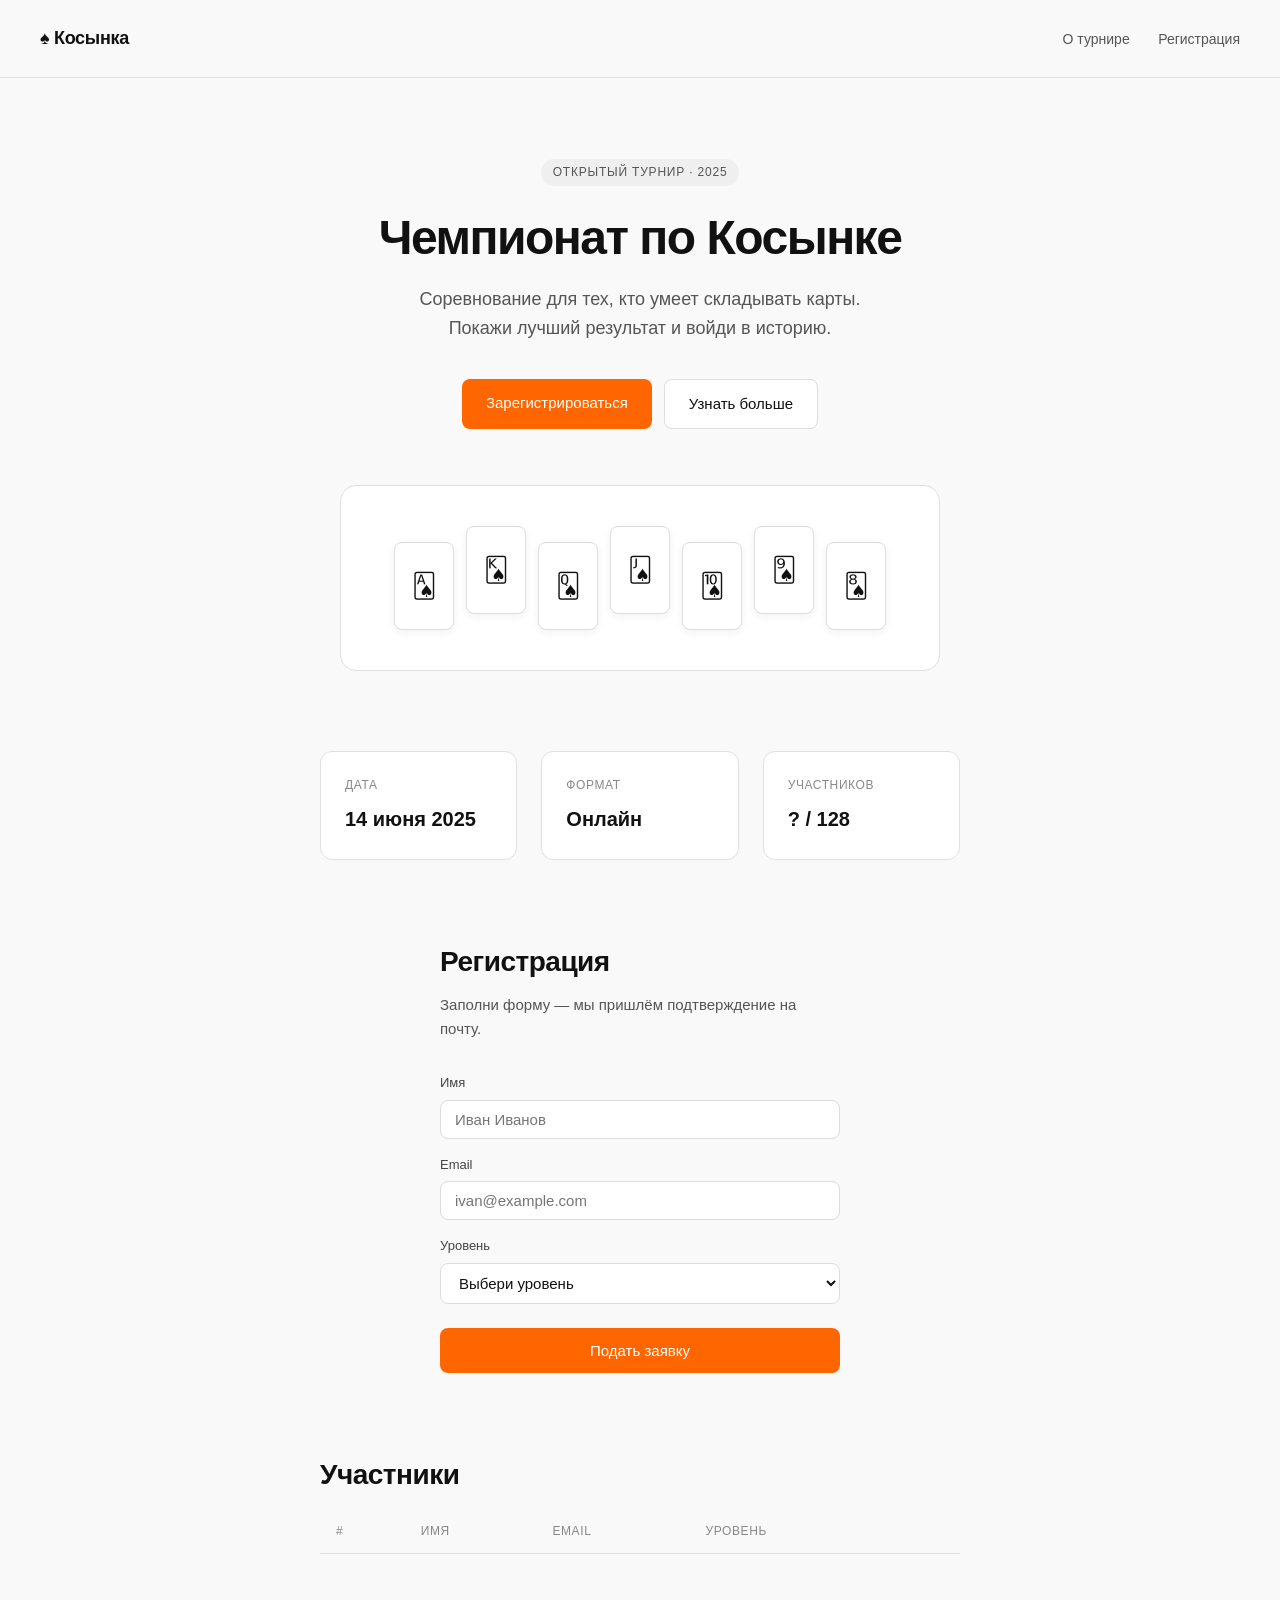
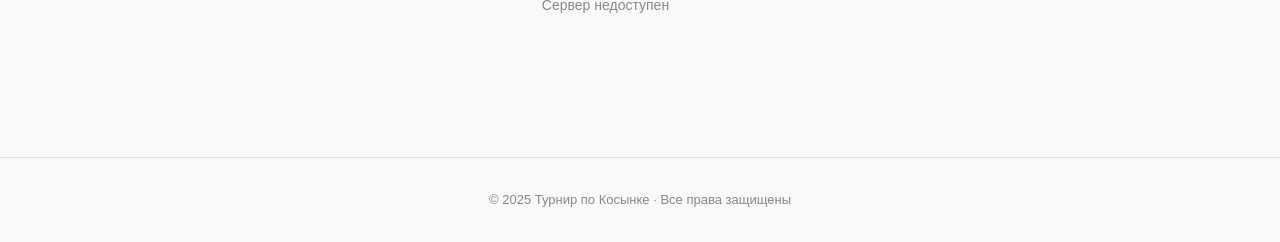
==== index.html @ 05563e26 "Initial commit: solitaire tournament website" ====
<!DOCTYPE html>
<html lang="ru">
<head>
  <meta charset="UTF-8">
  <meta name="viewport" content="width=device-width, initial-scale=1.0">
  <title>Турнир по Косынке</title>
  <style>
    *, *::before, *::after {
      box-sizing: border-box;
      margin: 0;
      padding: 0;
    }

    body {
      font-family: -apple-system, BlinkMacSystemFont, "Segoe UI", sans-serif;
      background: #f9f9f9;
      color: #111;
      line-height: 1.6;
    }

    /* Шапка */
    header {
      border-bottom: 1px solid #e0e0e0;
      padding: 24px 40px;
      display: flex;
      align-items: center;
      justify-content: space-between;
    }

    header .logo {
      font-size: 18px;
      font-weight: 600;
      letter-spacing: -0.3px;
    }

    header nav a {
      text-decoration: none;
      color: #555;
      font-size: 14px;
      margin-left: 24px;
    }

    header nav a:hover {
      color: #111;
    }

    /* Герой */
    .hero {
      max-width: 720px;
      margin: 80px auto 0;
      padding: 0 40px;
      text-align: center;
    }

    .hero .badge {
      display: inline-block;
      font-size: 12px;
      font-weight: 500;
      letter-spacing: 0.8px;
      text-transform: uppercase;
      color: #555;
      background: #efefef;
      border-radius: 100px;
      padding: 4px 12px;
      margin-bottom: 24px;
    }

    .hero h1 {
      font-size: 48px;
      font-weight: 700;
      letter-spacing: -1.5px;
      line-height: 1.15;
      margin-bottom: 20px;
    }

    .hero p {
      font-size: 18px;
      color: #555;
      max-width: 480px;
      margin: 0 auto 36px;
    }

    .hero .actions {
      display: flex;
      gap: 12px;
      justify-content: center;
    }

    .btn {
      display: inline-block;
      padding: 12px 24px;
      border-radius: 8px;
      font-size: 15px;
      font-weight: 500;
      cursor: pointer;
      text-decoration: none;
      border: none;
      transition: opacity 0.15s;
    }

    .btn:hover {
      opacity: 0.85;
    }

    .btn-primary {
      background: #f60;
      color: #fff;
    }

    .btn-secondary {
      background: #fff;
      color: #111;
      border: 1px solid #ddd;
    }

    /* Изображение */
    .hero-image {
      max-width: 680px;
      margin: 56px auto 0;
      padding: 0 40px;
    }

    .hero-image .card-preview {
      background: #fff;
      border: 1px solid #e0e0e0;
      border-radius: 16px;
      padding: 40px;
      display: flex;
      gap: 12px;
      justify-content: center;
      align-items: flex-end;
      flex-wrap: wrap;
    }

    .card {
      width: 60px;
      height: 88px;
      background: #fff;
      border: 1px solid #ddd;
      border-radius: 8px;
      display: flex;
      align-items: center;
      justify-content: center;
      font-size: 24px;
      box-shadow: 0 2px 8px rgba(0,0,0,0.06);
    }

    .card:nth-child(even) {
      margin-bottom: 16px;
    }

    /* О турнире */
    .info {
      max-width: 720px;
      margin: 80px auto 0;
      padding: 0 40px;
      display: grid;
      grid-template-columns: repeat(3, 1fr);
      gap: 24px;
    }

    .info-item {
      background: #fff;
      border: 1px solid #e0e0e0;
      border-radius: 12px;
      padding: 24px;
    }

    .info-item .label {
      font-size: 12px;
      font-weight: 500;
      letter-spacing: 0.6px;
      text-transform: uppercase;
      color: #888;
      margin-bottom: 8px;
    }

    .info-item .value {
      font-size: 20px;
      font-weight: 600;
    }

    /* Форма */
    .form-section {
      max-width: 480px;
      margin: 80px auto 0;
      padding: 0 40px;
    }

    .form-section h2 {
      font-size: 28px;
      font-weight: 700;
      letter-spacing: -0.5px;
      margin-bottom: 8px;
    }

    .form-section .subtitle {
      color: #555;
      font-size: 15px;
      margin-bottom: 32px;
    }

    .form {
      display: flex;
      flex-direction: column;
      gap: 16px;
    }

    .field label {
      display: block;
      font-size: 13px;
      font-weight: 500;
      color: #444;
      margin-bottom: 6px;
    }

    .field input,
    .field select {
      width: 100%;
      padding: 10px 14px;
      border: 1px solid #ddd;
      border-radius: 8px;
      font-size: 15px;
      font-family: inherit;
      background: #fff;
      color: #111;
      outline: none;
      transition: border-color 0.15s;
    }

    .field input:focus,
    .field select:focus {
      border-color: #111;
    }

    .field input.error,
    .field select.error {
      border-color: #e53;
    }

    .field .error-msg {
      font-size: 12px;
      color: #e53;
      margin-top: 4px;
    }

    .form .btn-primary {
      margin-top: 8px;
      width: 100%;
      padding: 14px;
      font-size: 15px;
      transition: opacity 0.15s, transform 0.1s;
    }

    .form .btn-primary:active {
      transform: scale(0.98);
    }

    .form .btn-primary.loading {
      opacity: 0.7;
      pointer-events: none;
    }

    @keyframes spin {
      to { transform: rotate(360deg); }
    }

    .spinner {
      display: inline-block;
      width: 14px;
      height: 14px;
      border: 2px solid rgba(255,255,255,0.4);
      border-top-color: #fff;
      border-radius: 50%;
      animation: spin 0.6s linear infinite;
      vertical-align: middle;
      margin-right: 8px;
    }

    /* Таблица участников */
    .participants-section {
      max-width: 720px;
      margin: 80px auto 0;
      padding: 0 40px;
    }

    .participants-section h2 {
      font-size: 28px;
      font-weight: 700;
      letter-spacing: -0.5px;
      margin-bottom: 24px;
    }

    table {
      width: 100%;
      border-collapse: collapse;
      font-size: 14px;
    }

    thead th {
      text-align: left;
      font-size: 12px;
      font-weight: 500;
      letter-spacing: 0.6px;
      text-transform: uppercase;
      color: #888;
      padding: 0 16px 12px;
      border-bottom: 1px solid #e0e0e0;
    }

    tbody tr {
      border-bottom: 1px solid #f0f0f0;
    }

    tbody tr:last-child {
      border-bottom: none;
    }

    tbody td {
      padding: 12px 16px;
      color: #333;
    }

    .level-badge {
      display: inline-block;
      padding: 2px 10px;
      border-radius: 100px;
      font-size: 12px;
      font-weight: 500;
    }

    .level-beginner { background: #e8f5e9; color: #2e7d32; }
    .level-intermediate { background: #fff8e1; color: #f57f17; }
    .level-pro { background: #fce4ec; color: #c62828; }

    .empty-state {
      text-align: center;
      padding: 40px;
      color: #888;
      font-size: 14px;
    }

    .btn-delete {
      background: none;
      border: none;
      color: #bbb;
      cursor: pointer;
      font-size: 16px;
      padding: 0 4px;
      transition: color 0.15s;
    }

    .btn-delete:hover {
      color: #e53;
    }

    .toast {
      position: fixed;
      bottom: 32px;
      left: 50%;
      transform: translateX(-50%) translateY(20px);
      padding: 12px 24px;
      border-radius: 10px;
      font-size: 14px;
      font-weight: 500;
      color: #fff;
      opacity: 0;
      transition: opacity 0.2s, transform 0.2s;
      pointer-events: none;
      z-index: 999;
    }

    .toast.show {
      opacity: 1;
      transform: translateX(-50%) translateY(0);
    }

    .toast.success { background: #1a1a1a; }
    .toast.error { background: #e53; }

    /* Подвал */
    footer {
      margin-top: 100px;
      border-top: 1px solid #e0e0e0;
      padding: 32px 40px;
      text-align: center;
      font-size: 13px;
      color: #888;
    }

    @media (max-width: 600px) {
      .hero h1 { font-size: 32px; }
      .info { grid-template-columns: 1fr; }
      header { padding: 16px 20px; }
      .hero, .hero-image, .info, .form-section { padding: 0 20px; }
    }
  </style>
</head>
<body>

  <header>
    <div class="logo">♠ Косынка</div>
    <nav>
      <a href="#about">О турнире</a>
      <a href="#register">Регистрация</a>
    </nav>
  </header>

  <section class="hero">
    <span class="badge">Открытый турнир · 2025</span>
    <h1>Чемпионат по Косынке</h1>
    <p>Соревнование для тех, кто умеет складывать карты. Покажи лучший результат и войди в историю.</p>
    <div class="actions">
      <a href="#register" class="btn btn-primary">Зарегистрироваться</a>
      <a href="#about" class="btn btn-secondary">Узнать больше</a>
    </div>
  </section>

  <div class="hero-image">
    <div class="card-preview">
      <div class="card">🂡</div>
      <div class="card">🂮</div>
      <div class="card">🂭</div>
      <div class="card">🂫</div>
      <div class="card">🂪</div>
      <div class="card">🂩</div>
      <div class="card">🂨</div>
    </div>
  </div>

  <section class="info" id="about">
    <div class="info-item">
      <div class="label">Дата</div>
      <div class="value">14 июня 2025</div>
    </div>
    <div class="info-item">
      <div class="label">Формат</div>
      <div class="value">Онлайн</div>
    </div>
    <div class="info-item">
      <div class="label">Участников</div>
      <div class="value"><span id="counter">—</span> / 128</div>
    </div>
  </section>

  <section class="form-section" id="register">
    <h2>Регистрация</h2>
    <p class="subtitle">Заполни форму — мы пришлём подтверждение на почту.</p>
    <form class="form" onsubmit="handleSubmit(event)">
      <div class="field">
        <label for="name">Имя</label>
        <input type="text" id="name" placeholder="Иван Иванов" required>
      </div>
      <div class="field">
        <label for="email">Email</label>
        <input type="email" id="email" placeholder="ivan@example.com" required>
      </div>
      <div class="field">
        <label for="level">Уровень</label>
        <select id="level">
          <option value="">Выбери уровень</option>
          <option value="beginner">Новичок</option>
          <option value="intermediate">Средний</option>
          <option value="pro">Профи</option>
        </select>
      </div>
      <button type="submit" class="btn btn-primary">Подать заявку</button>
    </form>
  </section>

  <section class="participants-section" id="participants">
    <h2>Участники</h2>
    <table>
      <thead>
        <tr>
          <th>#</th>
          <th>Имя</th>
          <th>Email</th>
          <th>Уровень</th>
          <th></th>
        </tr>
      </thead>
      <tbody id="participants-list">
        <tr><td colspan="4" class="empty-state">Загрузка...</td></tr>
      </tbody>
    </table>
  </section>

  <div class="toast" id="toast"></div>

  <footer>
    © 2025 Турнир по Косынке · Все права защищены
  </footer>

  <script>
    const levelLabels = { beginner: 'Новичок', intermediate: 'Средний', pro: 'Профи' };

    async function loadParticipants() {
      try {
        const res = await fetch('http://localhost:8000/participants');
        const data = await res.json();

        document.getElementById('counter').textContent = data.length;

        const tbody = document.getElementById('participants-list');
        if (data.length === 0) {
          tbody.innerHTML = '<tr><td colspan="4" class="empty-state">Пока никто не зарегистрировался</td></tr>';
          return;
        }
        tbody.innerHTML = data.map((p, i) => `
          <tr>
            <td>${i + 1}</td>
            <td>${p.name}</td>
            <td>${p.email}</td>
            <td><span class="level-badge level-${p.level}">${levelLabels[p.level] || p.level}</span></td>
            <td><button class="btn-delete" onclick="deleteParticipant('${p.email}')" title="Удалить">✕</button></td>
          </tr>
        `).join('');
      } catch (err) {
        document.getElementById('counter').textContent = '?';
        document.getElementById('participants-list').innerHTML =
          '<tr><td colspan="4" class="empty-state">Сервер недоступен</td></tr>';
      }
    }

    loadParticipants();

    function showToast(msg, type = 'success') {
      const toast = document.getElementById('toast');
      toast.textContent = msg;
      toast.className = `toast ${type} show`;
      setTimeout(() => toast.classList.remove('show'), 3000);
    }

    async function deleteParticipant(email) {
      if (!confirm('Удалить участника?')) return;
      await fetch(`http://localhost:8000/participants/${encodeURIComponent(email)}`, { method: 'DELETE' });
      loadParticipants();
    }

    function showError(id, msg) {
      const input = document.getElementById(id);
      input.classList.add('error');
      let err = input.parentElement.querySelector('.error-msg');
      if (!err) {
        err = document.createElement('div');
        err.className = 'error-msg';
        input.parentElement.appendChild(err);
      }
      err.textContent = msg;
    }

    function clearErrors() {
      document.querySelectorAll('.field input, .field select').forEach(el => {
        el.classList.remove('error');
        const err = el.parentElement.querySelector('.error-msg');
        if (err) err.textContent = '';
      });
    }

    function validate() {
      clearErrors();
      let valid = true;

      const name = document.getElementById('name').value.trim();
      if (!name) {
        showError('name', 'Введите имя');
        valid = false;
      }

      const email = document.getElementById('email').value.trim();
      if (!email) {
        showError('email', 'Введите email');
        valid = false;
      } else if (!/^[^\s@]+@[^\s@]+\.[^\s@]+$/.test(email)) {
        showError('email', 'Неверный формат email');
        valid = false;
      }

      const level = document.getElementById('level').value;
      if (!level) {
        showError('level', 'Выберите уровень');
        valid = false;
      }

      return valid;
    }

    async function handleSubmit(e) {
      e.preventDefault();

      if (!validate()) return;

      const btn = e.target.querySelector('button[type="submit"]');
      btn.classList.add('loading');
      btn.innerHTML = '<span class="spinner"></span>Отправляем...';

      const body = {
        name: document.getElementById('name').value,
        email: document.getElementById('email').value,
        level: document.getElementById('level').value || 'beginner',
      };

      try {
        const res = await fetch('http://localhost:8000/register', {
          method: 'POST',
          headers: { 'Content-Type': 'application/json' },
          body: JSON.stringify(body),
        });

        const data = await res.json();
        showToast(data.message, data.success ? 'success' : 'error');

        if (data.success) {
          e.target.reset();
          loadParticipants();
        }
      } catch (err) {
        showToast('Ошибка соединения с сервером', 'error');
      } finally {
        btn.classList.remove('loading');
        btn.innerHTML = 'Подать заявку';
      }
    }
  </script>

</body>
</html>
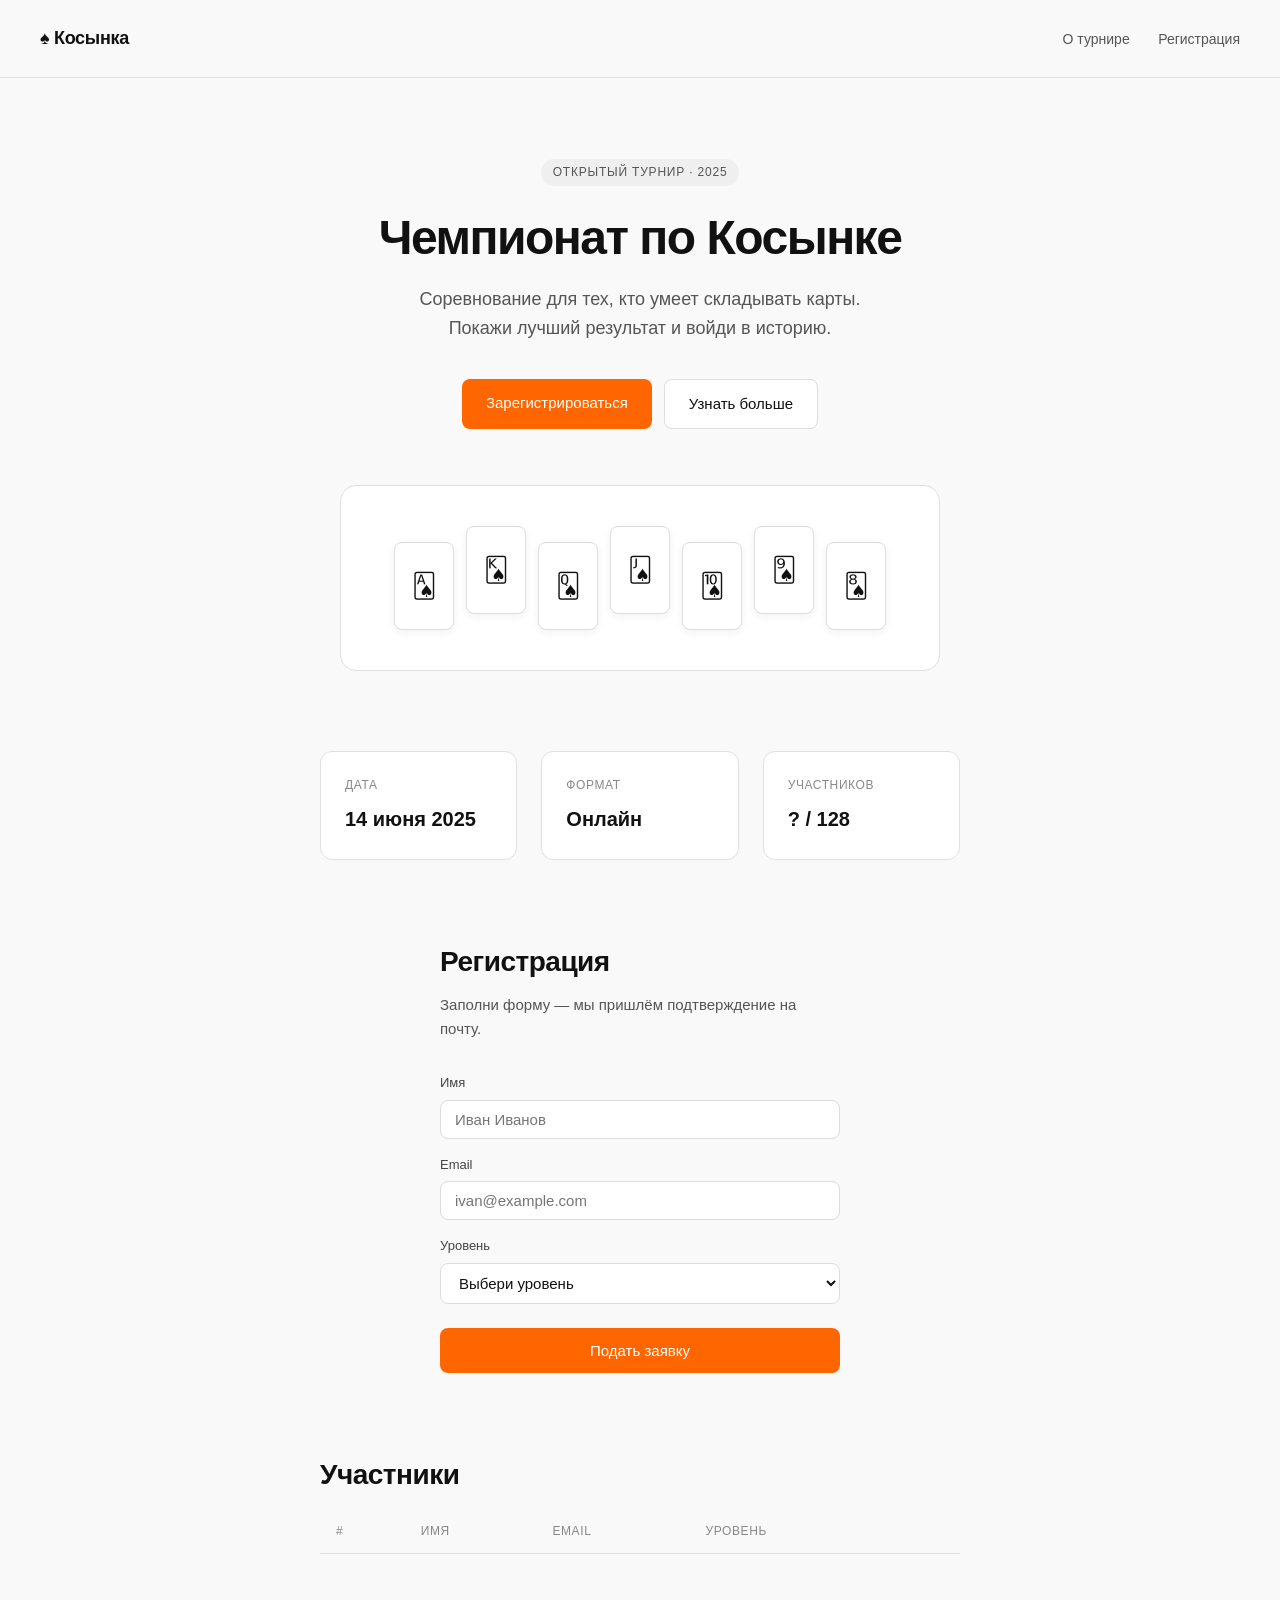
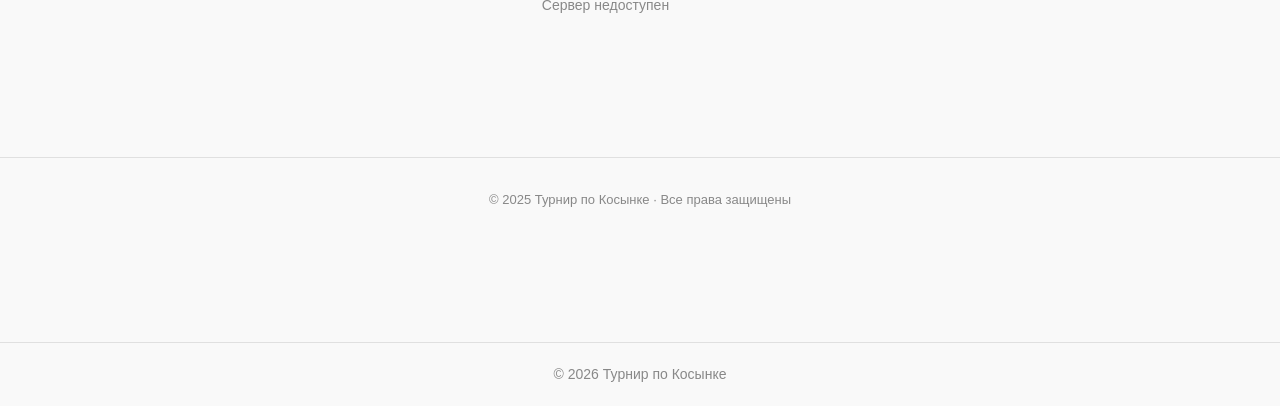
==== commit 0b1ecc0c: "Add footer to main page" ====
--- a/index.html
+++ b/index.html
@@ -624,5 +624,9 @@
     }
   </script>
 
+  <footer style="text-align:center; padding: 20px; color: #888; font-size: 14px;">
+    © 2026 Турнир по Косынке
+  </footer>
+
 </body>
 </html>
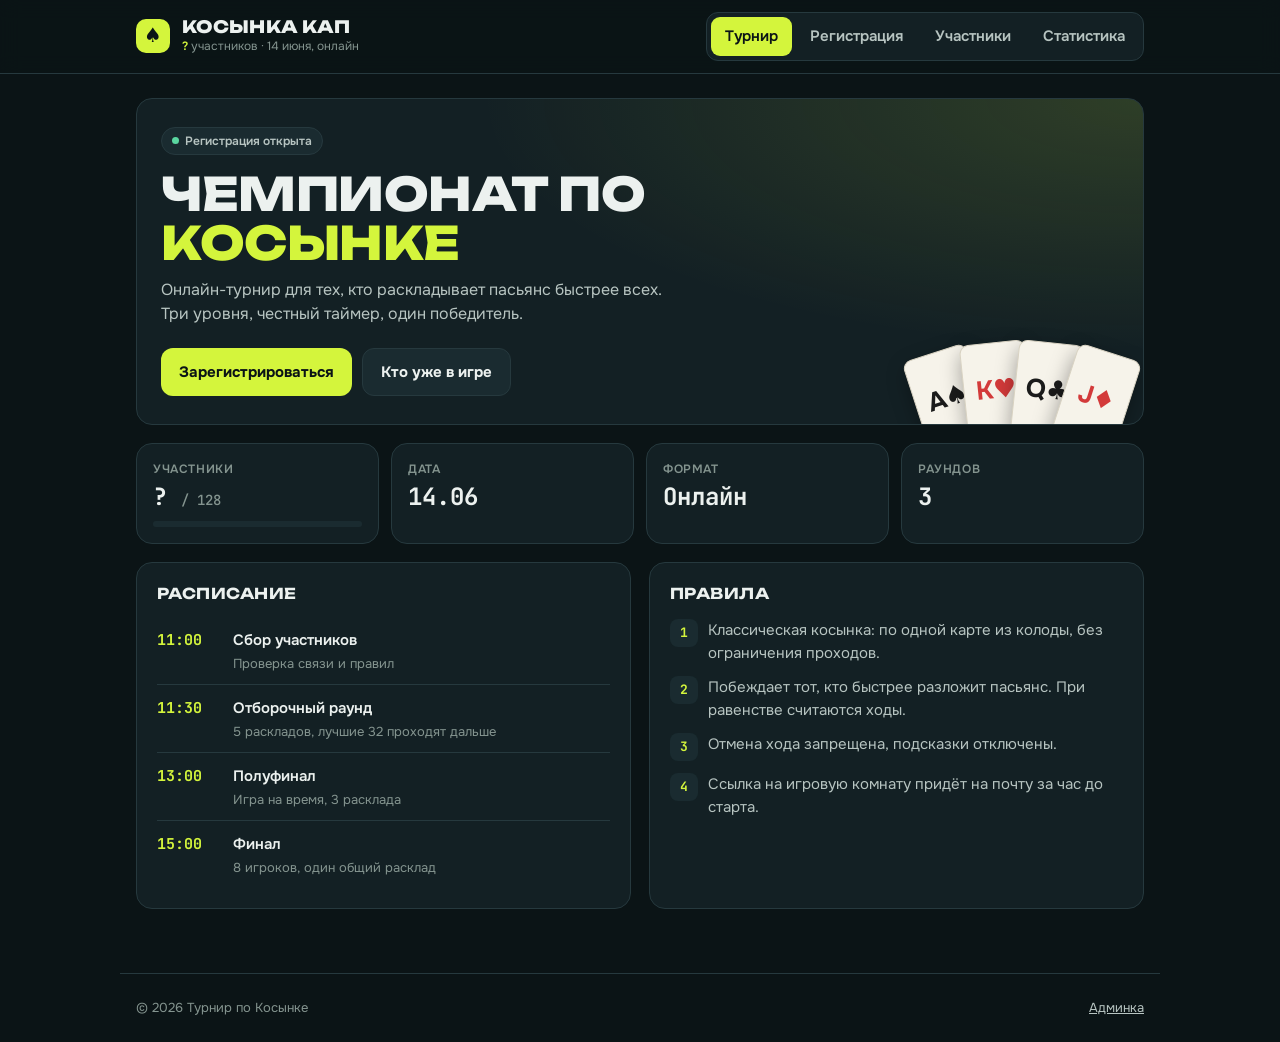
==== commit fa24e25d: "Redesign main page: dark theme with tabs (tournament, registration, players, stats) - Sticky header " ====
--- a/index.html
+++ b/index.html
@@ -2,631 +2,726 @@
 <html lang="ru">
 <head>
   <meta charset="UTF-8">
-  <meta name="viewport" content="width=device-width, initial-scale=1.0">
+  <meta name="viewport" content="width=device-width, initial-scale=1, viewport-fit=cover">
   <title>Турнир по Косынке</title>
+  <meta name="description" content="Регистрация, участники и статистика онлайн-турнира по косынке">
+  <meta name="theme-color" content="#0b1416">
+  <link rel="preconnect" href="https://fonts.googleapis.com">
+  <link rel="stylesheet" href="https://fonts.googleapis.com/css2?family=Unbounded:wght@700;800&family=Onest:wght@400;500;600;700&family=JetBrains+Mono:wght@500;700&display=swap">
   <style>
-    *, *::before, *::after {
-      box-sizing: border-box;
+    /* Тёмная «ночная» тема: глубокий сине-зелёный фон, жёлто-лаймовый акцент */
+    :root {
+      --bg: #0b1416;
+      --card: #132024;
+      --card-2: #1a2b30;
+      --border: #26393e;
+      --text: #ecf1ef;
+      --text-2: #b7c4c1;
+      --muted: #84948f;
+      --accent: #d4f53c;
+      --accent-ink: #0b1416;
+      --ok: #5ad6a0;
+      --warn: #f5c451;
+      --danger: #f2787f;
+      --suit-red: #ff8a8a;
+      --font-title: "Unbounded", "Onest", system-ui, sans-serif;
+      --font: "Onest", system-ui, -apple-system, "Segoe UI", sans-serif;
+      --font-num: "JetBrains Mono", ui-monospace, Menlo, monospace;
+      color-scheme: dark;
+    }
+
+    *, *::before, *::after { box-sizing: border-box; }
+    body {
       margin: 0;
-      padding: 0;
-    }
-
-    body {
-      font-family: -apple-system, BlinkMacSystemFont, "Segoe UI", sans-serif;
-      background: #f9f9f9;
-      color: #111;
-      line-height: 1.6;
-    }
-
-    /* Шапка */
-    header {
-      border-bottom: 1px solid #e0e0e0;
-      padding: 24px 40px;
+      background: var(--bg);
+      color: var(--text);
+      font-family: var(--font);
+      font-size: 15px;
+      line-height: 1.5;
+    }
+    button, input, select { font: inherit; color: inherit; }
+    :focus-visible { outline: 2px solid var(--accent); outline-offset: 2px; }
+    [hidden] { display: none !important; }
+
+    .container {
+      max-width: 1040px;
+      margin: 0 auto;
+      padding-left: max(16px, env(safe-area-inset-left));
+      padding-right: max(16px, env(safe-area-inset-right));
+    }
+
+    /* ---------- Шапка ---------- */
+    .header {
+      position: sticky;
+      top: 0;
+      z-index: 10;
+      background: rgba(11, 20, 22, 0.9);
+      backdrop-filter: blur(10px);
+      -webkit-backdrop-filter: blur(10px);
+      border-bottom: 1px solid var(--border);
+    }
+    .header-row {
       display: flex;
+      flex-wrap: wrap;
       align-items: center;
       justify-content: space-between;
-    }
-
-    header .logo {
-      font-size: 18px;
-      font-weight: 600;
-      letter-spacing: -0.3px;
-    }
-
-    header nav a {
-      text-decoration: none;
-      color: #555;
-      font-size: 14px;
-      margin-left: 24px;
-    }
-
-    header nav a:hover {
-      color: #111;
+      gap: 12px 24px;
+      padding-block: 12px;
+    }
+    .logo { display: flex; align-items: center; gap: 12px; min-width: 0; }
+    .logo-mark {
+      width: 34px; height: 34px; flex: none;
+      display: grid; place-items: center;
+      background: var(--accent); color: var(--accent-ink);
+      border-radius: 10px; font-size: 20px; font-weight: 700;
+    }
+    .logo-title {
+      font-family: var(--font-title);
+      font-weight: 800; font-size: 17px;
+      text-transform: uppercase; letter-spacing: .02em; line-height: 1.15;
+    }
+    .logo-meta { color: var(--muted); font-size: 12px; }
+    .logo-meta b { color: var(--accent); font-weight: 600; }
+
+    .tabs {
+      display: flex; gap: 4px; padding: 4px;
+      background: var(--card); border: 1px solid var(--border); border-radius: 12px;
+      overflow-x: auto; max-width: 100%; scrollbar-width: none;
+    }
+    .tabs::-webkit-scrollbar { display: none; }
+    .tab {
+      border: 0; background: none; cursor: pointer; white-space: nowrap;
+      padding: 8px 14px; border-radius: 9px;
+      color: var(--text-2); font-weight: 600;
+      transition: background .15s, color .15s;
+    }
+    .tab:hover { color: var(--text); }
+    .tab[aria-selected="true"] { background: var(--accent); color: var(--accent-ink); }
+
+    main { padding-block: 24px 64px; }
+    .panel { display: grid; gap: 18px; }
+    .panel > *, .two-col > * { min-width: 0; }
+
+    /* ---------- Карточки ---------- */
+    .card {
+      background: var(--card);
+      border: 1px solid var(--border);
+      border-radius: 16px;
+      padding: 20px;
+    }
+    .card-title {
+      display: flex; align-items: center; justify-content: space-between; gap: 12px;
+      margin: 0 0 14px;
+      font-family: var(--font-title); font-size: 15px; font-weight: 700;
+      text-transform: uppercase; letter-spacing: .03em;
+    }
+    .card-title small {
+      font-family: var(--font); text-transform: none; letter-spacing: 0;
+      font-size: 13px; font-weight: 500; color: var(--muted);
     }
 
     /* Герой */
     .hero {
-      max-width: 720px;
-      margin: 80px auto 0;
-      padding: 0 40px;
-      text-align: center;
-    }
-
-    .hero .badge {
-      display: inline-block;
-      font-size: 12px;
-      font-weight: 500;
-      letter-spacing: 0.8px;
-      text-transform: uppercase;
-      color: #555;
-      background: #efefef;
-      border-radius: 100px;
-      padding: 4px 12px;
-      margin-bottom: 24px;
-    }
-
+      position: relative; overflow: hidden;
+      padding: 28px 24px;
+      background:
+        radial-gradient(120% 140% at 100% 0%, rgba(212, 245, 60, .14), transparent 55%),
+        var(--card);
+    }
+    .chip {
+      display: inline-flex; align-items: center; gap: 6px;
+      padding: 4px 10px; border-radius: 999px;
+      background: var(--card-2); border: 1px solid var(--border);
+      color: var(--text-2); font-size: 12px; font-weight: 600;
+    }
+    .chip .dot { width: 7px; height: 7px; border-radius: 50%; background: var(--ok); }
     .hero h1 {
-      font-size: 48px;
-      font-weight: 700;
-      letter-spacing: -1.5px;
-      line-height: 1.15;
-      margin-bottom: 20px;
-    }
-
-    .hero p {
-      font-size: 18px;
-      color: #555;
-      max-width: 480px;
-      margin: 0 auto 36px;
-    }
-
-    .hero .actions {
-      display: flex;
-      gap: 12px;
-      justify-content: center;
-    }
-
+      margin: 14px 0 10px;
+      font-family: var(--font-title); font-weight: 800;
+      font-size: clamp(28px, 6vw, 46px); line-height: 1.08;
+      text-transform: uppercase; letter-spacing: -.01em;
+      max-width: 14ch;
+    }
+    .hero h1 span { color: var(--accent); }
+    .hero p { margin: 0 0 22px; color: var(--text-2); max-width: 46ch; font-size: 16px; }
+    .hero-actions { display: flex; flex-wrap: wrap; gap: 10px; }
+
+    .fan {
+      position: absolute; right: 28px; bottom: -18px;
+      display: flex; pointer-events: none;
+    }
+    .fan .pc {
+      width: 66px; height: 94px; margin-left: -26px;
+      background: #f6f3ea; color: #1b1b1b;
+      border-radius: 9px; border: 1px solid #d9d3c3;
+      box-shadow: 0 8px 20px rgba(0,0,0,.35);
+      display: grid; place-items: center;
+      font-size: 26px; font-weight: 700;
+      transform-origin: bottom center;
+    }
+    .fan .pc.red { color: #d33a3a; }
+    .fan .pc:nth-child(1) { transform: rotate(-18deg); }
+    .fan .pc:nth-child(2) { transform: rotate(-6deg) translateY(-6px); }
+    .fan .pc:nth-child(3) { transform: rotate(6deg) translateY(-6px); }
+    .fan .pc:nth-child(4) { transform: rotate(18deg); }
+
+    /* Кнопки */
     .btn {
-      display: inline-block;
-      padding: 12px 24px;
-      border-radius: 8px;
-      font-size: 15px;
-      font-weight: 500;
-      cursor: pointer;
-      text-decoration: none;
-      border: none;
-      transition: opacity 0.15s;
-    }
-
-    .btn:hover {
-      opacity: 0.85;
-    }
-
-    .btn-primary {
-      background: #f60;
-      color: #fff;
-    }
-
-    .btn-secondary {
-      background: #fff;
-      color: #111;
-      border: 1px solid #ddd;
-    }
-
-    /* Изображение */
-    .hero-image {
-      max-width: 680px;
-      margin: 56px auto 0;
-      padding: 0 40px;
-    }
-
-    .hero-image .card-preview {
-      background: #fff;
-      border: 1px solid #e0e0e0;
-      border-radius: 16px;
-      padding: 40px;
-      display: flex;
-      gap: 12px;
-      justify-content: center;
-      align-items: flex-end;
-      flex-wrap: wrap;
-    }
-
-    .card {
-      width: 60px;
-      height: 88px;
-      background: #fff;
-      border: 1px solid #ddd;
-      border-radius: 8px;
-      display: flex;
-      align-items: center;
-      justify-content: center;
-      font-size: 24px;
-      box-shadow: 0 2px 8px rgba(0,0,0,0.06);
-    }
-
-    .card:nth-child(even) {
-      margin-bottom: 16px;
-    }
-
-    /* О турнире */
-    .info {
-      max-width: 720px;
-      margin: 80px auto 0;
-      padding: 0 40px;
-      display: grid;
-      grid-template-columns: repeat(3, 1fr);
-      gap: 24px;
-    }
-
-    .info-item {
-      background: #fff;
-      border: 1px solid #e0e0e0;
-      border-radius: 12px;
-      padding: 24px;
-    }
-
-    .info-item .label {
-      font-size: 12px;
-      font-weight: 500;
-      letter-spacing: 0.6px;
-      text-transform: uppercase;
-      color: #888;
-      margin-bottom: 8px;
-    }
-
-    .info-item .value {
-      font-size: 20px;
-      font-weight: 600;
-    }
-
-    /* Форма */
-    .form-section {
-      max-width: 480px;
-      margin: 80px auto 0;
-      padding: 0 40px;
-    }
-
-    .form-section h2 {
-      font-size: 28px;
-      font-weight: 700;
-      letter-spacing: -0.5px;
-      margin-bottom: 8px;
-    }
-
-    .form-section .subtitle {
-      color: #555;
-      font-size: 15px;
-      margin-bottom: 32px;
-    }
-
-    .form {
-      display: flex;
-      flex-direction: column;
-      gap: 16px;
-    }
-
-    .field label {
-      display: block;
-      font-size: 13px;
-      font-weight: 500;
-      color: #444;
-      margin-bottom: 6px;
-    }
-
-    .field input,
-    .field select {
-      width: 100%;
-      padding: 10px 14px;
-      border: 1px solid #ddd;
-      border-radius: 8px;
-      font-size: 15px;
-      font-family: inherit;
-      background: #fff;
-      color: #111;
-      outline: none;
-      transition: border-color 0.15s;
-    }
-
-    .field input:focus,
-    .field select:focus {
-      border-color: #111;
-    }
-
-    .field input.error,
-    .field select.error {
-      border-color: #e53;
-    }
-
-    .field .error-msg {
-      font-size: 12px;
-      color: #e53;
-      margin-top: 4px;
-    }
-
-    .form .btn-primary {
-      margin-top: 8px;
-      width: 100%;
-      padding: 14px;
-      font-size: 15px;
-      transition: opacity 0.15s, transform 0.1s;
-    }
-
-    .form .btn-primary:active {
-      transform: scale(0.98);
-    }
-
-    .form .btn-primary.loading {
-      opacity: 0.7;
-      pointer-events: none;
-    }
-
-    @keyframes spin {
-      to { transform: rotate(360deg); }
-    }
+      display: inline-flex; align-items: center; justify-content: center; gap: 8px;
+      border: 0; border-radius: 12px; padding: 12px 18px;
+      font-weight: 700; cursor: pointer; text-decoration: none;
+      transition: transform .1s, opacity .15s, background .15s;
+    }
+    .btn:active { transform: scale(.98); }
+    .btn-accent { background: var(--accent); color: var(--accent-ink); }
+    .btn-accent:hover { opacity: .9; }
+    .btn-ghost { background: var(--card-2); color: var(--text); border: 1px solid var(--border); }
+    .btn-ghost:hover { background: #22363c; }
+    .btn.loading { opacity: .7; pointer-events: none; }
+
+    /* Плитки с цифрами */
+    .stats { display: grid; grid-template-columns: repeat(4, 1fr); gap: 12px; }
+    .stat { padding: 16px; }
+    .stat-label {
+      color: var(--muted); font-size: 12px; font-weight: 600;
+      text-transform: uppercase; letter-spacing: .05em;
+    }
+    .stat-value {
+      margin-top: 6px;
+      font-family: var(--font-num); font-weight: 700; font-size: 24px; line-height: 1.1;
+    }
+    .stat-value small { color: var(--muted); font-size: 14px; font-weight: 500; }
+    .progress {
+      margin-top: 10px; height: 6px; border-radius: 99px;
+      background: var(--card-2); overflow: hidden;
+    }
+    .progress i { display: block; height: 100%; width: 0; background: var(--accent); border-radius: inherit; transition: width .6s; }
+
+    .two-col { display: grid; grid-template-columns: 1fr 1fr; gap: 18px; }
+
+    /* Расписание и правила */
+    .timeline { list-style: none; margin: 0; padding: 0; display: grid; gap: 2px; }
+    .timeline li {
+      display: grid; grid-template-columns: 64px 1fr; gap: 12px; align-items: baseline;
+      padding: 10px 0; border-bottom: 1px solid var(--border);
+    }
+    .timeline li:last-child { border-bottom: 0; }
+    .timeline time { font-family: var(--font-num); color: var(--accent); font-weight: 700; }
+    .timeline b { display: block; font-weight: 600; }
+    .timeline span { color: var(--muted); font-size: 13px; }
+
+    .rules { margin: 0; padding: 0; list-style: none; counter-reset: r; display: grid; gap: 12px; }
+    .rules li { display: grid; grid-template-columns: 28px 1fr; gap: 10px; color: var(--text-2); }
+    .rules li::before {
+      counter-increment: r; content: counter(r);
+      width: 28px; height: 28px; border-radius: 8px;
+      display: grid; place-items: center;
+      background: var(--card-2); color: var(--accent);
+      font-family: var(--font-num); font-weight: 700; font-size: 13px;
+    }
+
+    /* ---------- Форма ---------- */
+    .form-card { max-width: 520px; width: 100%; margin: 0 auto; }
+    .form-card > p { margin: -4px 0 20px; color: var(--text-2); }
+    .form { display: grid; gap: 16px; }
+    .field label { display: block; margin-bottom: 6px; font-size: 13px; font-weight: 600; color: var(--text-2); }
+    .field input, .field select {
+      width: 100%; padding: 12px 14px;
+      background: var(--bg); border: 1px solid var(--border); border-radius: 10px;
+      outline: none; transition: border-color .15s;
+    }
+    .field input::placeholder { color: #5c6c68; }
+    .field input:focus, .field select:focus { border-color: var(--accent); }
+    .field input.error, .field select.error { border-color: var(--danger); }
+    .error-msg { margin-top: 4px; font-size: 12px; color: var(--danger); }
+
+    .levels { display: grid; grid-template-columns: repeat(3, 1fr); gap: 8px; }
+    .level-opt input { position: absolute; opacity: 0; pointer-events: none; }
+    .level-opt span {
+      display: grid; gap: 2px; text-align: center; cursor: pointer;
+      padding: 12px 8px; border-radius: 10px;
+      background: var(--bg); border: 1px solid var(--border);
+      font-weight: 600; transition: border-color .15s, background .15s;
+    }
+    .level-opt span em { font-style: normal; font-size: 12px; font-weight: 500; color: var(--muted); }
+    .level-opt input:checked + span { border-color: var(--accent); background: rgba(212, 245, 60, .08); }
+    .level-opt input:focus-visible + span { outline: 2px solid var(--accent); outline-offset: 2px; }
+    .levels.error .level-opt span { border-color: var(--danger); }
 
     .spinner {
-      display: inline-block;
-      width: 14px;
-      height: 14px;
-      border: 2px solid rgba(255,255,255,0.4);
-      border-top-color: #fff;
-      border-radius: 50%;
-      animation: spin 0.6s linear infinite;
-      vertical-align: middle;
-      margin-right: 8px;
-    }
-
-    /* Таблица участников */
-    .participants-section {
-      max-width: 720px;
-      margin: 80px auto 0;
-      padding: 0 40px;
-    }
-
-    .participants-section h2 {
-      font-size: 28px;
-      font-weight: 700;
-      letter-spacing: -0.5px;
-      margin-bottom: 24px;
-    }
-
-    table {
-      width: 100%;
-      border-collapse: collapse;
-      font-size: 14px;
-    }
-
-    thead th {
-      text-align: left;
-      font-size: 12px;
-      font-weight: 500;
-      letter-spacing: 0.6px;
-      text-transform: uppercase;
-      color: #888;
-      padding: 0 16px 12px;
-      border-bottom: 1px solid #e0e0e0;
-    }
-
-    tbody tr {
-      border-bottom: 1px solid #f0f0f0;
-    }
-
-    tbody tr:last-child {
-      border-bottom: none;
-    }
-
-    tbody td {
-      padding: 12px 16px;
-      color: #333;
-    }
-
-    .level-badge {
-      display: inline-block;
-      padding: 2px 10px;
-      border-radius: 100px;
-      font-size: 12px;
-      font-weight: 500;
-    }
-
-    .level-beginner { background: #e8f5e9; color: #2e7d32; }
-    .level-intermediate { background: #fff8e1; color: #f57f17; }
-    .level-pro { background: #fce4ec; color: #c62828; }
-
-    .empty-state {
-      text-align: center;
-      padding: 40px;
-      color: #888;
-      font-size: 14px;
-    }
+      width: 14px; height: 14px; border-radius: 50%;
+      border: 2px solid rgba(11, 20, 22, .3); border-top-color: var(--accent-ink);
+      animation: spin .6s linear infinite;
+    }
+    @keyframes spin { to { transform: rotate(360deg); } }
+
+    /* ---------- Таблица участников ---------- */
+    .toolbar { display: flex; flex-wrap: wrap; gap: 10px; margin-bottom: 14px; }
+    .search {
+      flex: 1 1 200px; padding: 10px 14px;
+      background: var(--bg); border: 1px solid var(--border); border-radius: 10px; outline: none;
+    }
+    .search:focus { border-color: var(--accent); }
+    .filters { display: flex; gap: 4px; flex-wrap: wrap; }
+    .filter {
+      border: 1px solid var(--border); background: var(--bg); cursor: pointer;
+      padding: 8px 12px; border-radius: 10px; color: var(--text-2); font-weight: 600; font-size: 13px;
+    }
+    .filter[aria-pressed="true"] { border-color: var(--accent); color: var(--accent); }
+
+    .table-wrap { overflow-x: auto; margin: 0 -20px; padding: 0 20px; }
+    table { width: 100%; border-collapse: collapse; min-width: 520px; }
+    th {
+      text-align: left; padding: 0 10px 10px;
+      color: var(--muted); font-size: 12px; font-weight: 600;
+      text-transform: uppercase; letter-spacing: .05em;
+      border-bottom: 1px solid var(--border);
+    }
+    td { padding: 12px 10px; border-bottom: 1px solid var(--border); }
+    tr:last-child td { border-bottom: 0; }
+    tbody tr:hover td { background: rgba(255,255,255,.02); }
+    .num { font-family: var(--font-num); color: var(--muted); width: 40px; }
+    .player { display: flex; align-items: center; gap: 10px; font-weight: 600; }
+    .avatar {
+      width: 30px; height: 30px; flex: none; border-radius: 50%;
+      display: grid; place-items: center;
+      background: var(--card-2); color: var(--accent);
+      font-size: 13px; font-weight: 700;
+    }
+    .email { color: var(--text-2); }
+    .date { font-family: var(--font-num); color: var(--muted); font-size: 13px; }
+
+    .badge {
+      display: inline-block; padding: 3px 10px; border-radius: 99px;
+      font-size: 12px; font-weight: 700; white-space: nowrap;
+    }
+    .badge-beginner { background: rgba(90, 214, 160, .14); color: var(--ok); }
+    .badge-intermediate { background: rgba(245, 196, 81, .14); color: var(--warn); }
+    .badge-pro { background: rgba(242, 120, 127, .14); color: var(--danger); }
 
     .btn-delete {
-      background: none;
-      border: none;
-      color: #bbb;
-      cursor: pointer;
-      font-size: 16px;
-      padding: 0 4px;
-      transition: color 0.15s;
-    }
-
-    .btn-delete:hover {
-      color: #e53;
-    }
-
+      border: 0; background: none; cursor: pointer; color: #5c6c68;
+      font-size: 15px; padding: 4px 8px; border-radius: 8px;
+    }
+    .btn-delete:hover { color: var(--danger); background: rgba(242, 120, 127, .1); }
+
+    .empty {
+      display: grid; gap: 6px; justify-items: center; text-align: center;
+      padding: 40px 16px; color: var(--muted);
+    }
+    .empty strong { color: var(--text); font-size: 16px; }
+
+    /* ---------- Статистика ---------- */
+    .bars { display: grid; gap: 14px; }
+    .bar-row { display: grid; grid-template-columns: 96px 1fr 44px; gap: 12px; align-items: center; }
+    .bar-row .name { font-weight: 600; color: var(--text-2); }
+    .bar-row .track { height: 12px; background: var(--card-2); border-radius: 99px; overflow: hidden; }
+    .bar-row .track i { display: block; height: 100%; width: 0; border-radius: inherit; transition: width .6s; }
+    .bar-row .val { font-family: var(--font-num); font-weight: 700; text-align: right; }
+
+    .recent { list-style: none; margin: 0; padding: 0; display: grid; }
+    .recent li {
+      display: flex; align-items: center; justify-content: space-between; gap: 12px;
+      padding: 10px 0; border-bottom: 1px solid var(--border);
+    }
+    .recent li:last-child { border-bottom: 0; }
+
+    /* ---------- Тост ---------- */
     .toast {
-      position: fixed;
-      bottom: 32px;
-      left: 50%;
-      transform: translateX(-50%) translateY(20px);
-      padding: 12px 24px;
-      border-radius: 10px;
-      font-size: 14px;
-      font-weight: 500;
-      color: #fff;
-      opacity: 0;
-      transition: opacity 0.2s, transform 0.2s;
-      pointer-events: none;
-      z-index: 999;
-    }
-
-    .toast.show {
-      opacity: 1;
-      transform: translateX(-50%) translateY(0);
-    }
-
-    .toast.success { background: #1a1a1a; }
-    .toast.error { background: #e53; }
-
-    /* Подвал */
+      position: fixed; left: 50%; bottom: max(24px, env(safe-area-inset-bottom));
+      transform: translate(-50%, 20px); opacity: 0; pointer-events: none;
+      padding: 12px 20px; border-radius: 12px; font-weight: 600; z-index: 50;
+      transition: opacity .2s, transform .2s;
+      max-width: calc(100% - 32px);
+    }
+    .toast.show { opacity: 1; transform: translate(-50%, 0); }
+    .toast.success { background: var(--accent); color: var(--accent-ink); }
+    .toast.error { background: var(--danger); color: #1b0c0d; }
+
     footer {
-      margin-top: 100px;
-      border-top: 1px solid #e0e0e0;
-      padding: 32px 40px;
-      text-align: center;
-      font-size: 13px;
-      color: #888;
-    }
-
-    @media (max-width: 600px) {
-      .hero h1 { font-size: 32px; }
-      .info { grid-template-columns: 1fr; }
-      header { padding: 16px 20px; }
-      .hero, .hero-image, .info, .form-section { padding: 0 20px; }
+      border-top: 1px solid var(--border);
+      padding-block: 24px;
+      color: var(--muted); font-size: 13px;
+      display: flex; flex-wrap: wrap; gap: 8px 20px; justify-content: space-between;
+    }
+    footer a { color: var(--text-2); }
+
+    @media (max-width: 760px) {
+      .stats { grid-template-columns: repeat(2, 1fr); }
+      .two-col { grid-template-columns: 1fr; }
+      .fan { display: none; }
+      .hero { padding: 22px 18px; }
+      .card { padding: 16px; }
+      .table-wrap { margin: 0 -16px; padding: 0 16px; }
+      .header-row { padding-block: 10px; }
+      .tabs { width: 100%; }
+      .tab { flex: 1; padding: 8px 6px; font-size: 13px; }
+    }
+    @media (max-width: 380px) {
+      .tabs { gap: 2px; }
+      .tab { padding: 8px 3px; font-size: 12.5px; }
+    }
+    @media (prefers-reduced-motion: reduce) {
+      * { transition: none !important; animation: none !important; }
     }
   </style>
 </head>
 <body>
 
-  <header>
-    <div class="logo">♠ Косынка</div>
-    <nav>
-      <a href="#about">О турнире</a>
-      <a href="#register">Регистрация</a>
-    </nav>
+  <header class="header">
+    <div class="container header-row">
+      <div class="logo">
+        <div class="logo-mark" aria-hidden="true">♠</div>
+        <div>
+          <div class="logo-title">Косынка Кап</div>
+          <div class="logo-meta"><b id="meta-count">—</b> участников · 14 июня, онлайн</div>
+        </div>
+      </div>
+      <nav class="tabs" role="tablist" aria-label="Разделы">
+        <button class="tab" role="tab" data-tab="home" aria-selected="true">Турнир</button>
+        <button class="tab" role="tab" data-tab="register" aria-selected="false">Регистрация</button>
+        <button class="tab" role="tab" data-tab="players" aria-selected="false">Участники</button>
+        <button class="tab" role="tab" data-tab="stats" aria-selected="false">Статистика</button>
+      </nav>
+    </div>
   </header>
 
-  <section class="hero">
-    <span class="badge">Открытый турнир · 2025</span>
-    <h1>Чемпионат по Косынке</h1>
-    <p>Соревнование для тех, кто умеет складывать карты. Покажи лучший результат и войди в историю.</p>
-    <div class="actions">
-      <a href="#register" class="btn btn-primary">Зарегистрироваться</a>
-      <a href="#about" class="btn btn-secondary">Узнать больше</a>
-    </div>
-  </section>
-
-  <div class="hero-image">
-    <div class="card-preview">
-      <div class="card">🂡</div>
-      <div class="card">🂮</div>
-      <div class="card">🂭</div>
-      <div class="card">🂫</div>
-      <div class="card">🂪</div>
-      <div class="card">🂩</div>
-      <div class="card">🂨</div>
-    </div>
-  </div>
-
-  <section class="info" id="about">
-    <div class="info-item">
-      <div class="label">Дата</div>
-      <div class="value">14 июня 2025</div>
-    </div>
-    <div class="info-item">
-      <div class="label">Формат</div>
-      <div class="value">Онлайн</div>
-    </div>
-    <div class="info-item">
-      <div class="label">Участников</div>
-      <div class="value"><span id="counter">—</span> / 128</div>
-    </div>
-  </section>
-
-  <section class="form-section" id="register">
-    <h2>Регистрация</h2>
-    <p class="subtitle">Заполни форму — мы пришлём подтверждение на почту.</p>
-    <form class="form" onsubmit="handleSubmit(event)">
-      <div class="field">
-        <label for="name">Имя</label>
-        <input type="text" id="name" placeholder="Иван Иванов" required>
+  <main class="container">
+
+    <!-- ===== Турнир ===== -->
+    <section class="panel" data-panel="home" role="tabpanel">
+      <div class="card hero">
+        <span class="chip"><span class="dot"></span>Регистрация открыта</span>
+        <h1>Чемпионат по <span>Косынке</span></h1>
+        <p>Онлайн-турнир для тех, кто раскладывает пасьянс быстрее всех. Три уровня, честный таймер, один победитель.</p>
+        <div class="hero-actions">
+          <button class="btn btn-accent" data-go="register">Зарегистрироваться</button>
+          <button class="btn btn-ghost" data-go="players">Кто уже в игре</button>
+        </div>
+        <div class="fan" aria-hidden="true">
+          <div class="pc">A♠</div>
+          <div class="pc red">K♥</div>
+          <div class="pc">Q♣</div>
+          <div class="pc red">J♦</div>
+        </div>
       </div>
-      <div class="field">
-        <label for="email">Email</label>
-        <input type="email" id="email" placeholder="ivan@example.com" required>
+
+      <div class="stats">
+        <div class="card stat">
+          <div class="stat-label">Участники</div>
+          <div class="stat-value"><span id="stat-count">—</span> <small>/ 128</small></div>
+          <div class="progress"><i id="stat-progress"></i></div>
+        </div>
+        <div class="card stat">
+          <div class="stat-label">Дата</div>
+          <div class="stat-value">14.06</div>
+        </div>
+        <div class="card stat">
+          <div class="stat-label">Формат</div>
+          <div class="stat-value">Онлайн</div>
+        </div>
+        <div class="card stat">
+          <div class="stat-label">Раундов</div>
+          <div class="stat-value">3</div>
+        </div>
       </div>
-      <div class="field">
-        <label for="level">Уровень</label>
-        <select id="level">
-          <option value="">Выбери уровень</option>
-          <option value="beginner">Новичок</option>
-          <option value="intermediate">Средний</option>
-          <option value="pro">Профи</option>
-        </select>
+
+      <div class="two-col">
+        <div class="card">
+          <h2 class="card-title">Расписание</h2>
+          <ul class="timeline">
+            <li><time>11:00</time><div><b>Сбор участников</b><span>Проверка связи и правил</span></div></li>
+            <li><time>11:30</time><div><b>Отборочный раунд</b><span>5 раскладов, лучшие 32 проходят дальше</span></div></li>
+            <li><time>13:00</time><div><b>Полуфинал</b><span>Игра на время, 3 расклада</span></div></li>
+            <li><time>15:00</time><div><b>Финал</b><span>8 игроков, один общий расклад</span></div></li>
+          </ul>
+        </div>
+        <div class="card">
+          <h2 class="card-title">Правила</h2>
+          <ol class="rules">
+            <li>Классическая косынка: по одной карте из колоды, без ограничения проходов.</li>
+            <li>Побеждает тот, кто быстрее разложит пасьянс. При равенстве считаются ходы.</li>
+            <li>Отмена хода запрещена, подсказки отключены.</li>
+            <li>Ссылка на игровую комнату придёт на почту за час до старта.</li>
+          </ol>
+        </div>
       </div>
-      <button type="submit" class="btn btn-primary">Подать заявку</button>
-    </form>
-  </section>
-
-  <section class="participants-section" id="participants">
-    <h2>Участники</h2>
-    <table>
-      <thead>
-        <tr>
-          <th>#</th>
-          <th>Имя</th>
-          <th>Email</th>
-          <th>Уровень</th>
-          <th></th>
-        </tr>
-      </thead>
-      <tbody id="participants-list">
-        <tr><td colspan="4" class="empty-state">Загрузка...</td></tr>
-      </tbody>
-    </table>
-  </section>
-
-  <div class="toast" id="toast"></div>
-
-  <footer>
-    © 2025 Турнир по Косынке · Все права защищены
+    </section>
+
+    <!-- ===== Регистрация ===== -->
+    <section class="panel" data-panel="register" role="tabpanel" hidden>
+      <div class="card form-card">
+        <h2 class="card-title">Регистрация</h2>
+        <p>Заполни форму, и мы пришлём подтверждение на почту.</p>
+        <form class="form" id="register-form" novalidate>
+          <div class="field">
+            <label for="name">Имя</label>
+            <input type="text" id="name" placeholder="Иван Иванов" autocomplete="name">
+          </div>
+          <div class="field">
+            <label for="email">Email</label>
+            <input type="email" id="email" placeholder="ivan@example.com" autocomplete="email">
+          </div>
+          <div class="field">
+            <label id="level-label">Уровень</label>
+            <div class="levels" id="level" role="radiogroup" aria-labelledby="level-label">
+              <label class="level-opt"><input type="radio" name="level" value="beginner"><span>Новичок<em>до 1 года</em></span></label>
+              <label class="level-opt"><input type="radio" name="level" value="intermediate"><span>Средний<em>играю часто</em></span></label>
+              <label class="level-opt"><input type="radio" name="level" value="pro"><span>Профи<em>на скорость</em></span></label>
+            </div>
+          </div>
+          <button type="submit" class="btn btn-accent" id="submit-btn">Подать заявку</button>
+        </form>
+      </div>
+    </section>
+
+    <!-- ===== Участники ===== -->
+    <section class="panel" data-panel="players" role="tabpanel" hidden>
+      <div class="card">
+        <h2 class="card-title">Участники <small id="players-shown"></small></h2>
+        <div class="toolbar">
+          <input class="search" id="search" type="search" placeholder="Поиск по имени или почте" aria-label="Поиск">
+          <div class="filters" id="filters">
+            <button class="filter" data-level="" aria-pressed="true">Все</button>
+            <button class="filter" data-level="beginner" aria-pressed="false">Новички</button>
+            <button class="filter" data-level="intermediate" aria-pressed="false">Средний</button>
+            <button class="filter" data-level="pro" aria-pressed="false">Профи</button>
+          </div>
+        </div>
+        <div class="table-wrap">
+          <table>
+            <thead>
+              <tr><th>#</th><th>Игрок</th><th>Email</th><th>Уровень</th><th>Дата</th><th></th></tr>
+            </thead>
+            <tbody id="participants-list">
+              <tr><td colspan="6"><div class="empty">Загрузка…</div></td></tr>
+            </tbody>
+          </table>
+        </div>
+      </div>
+    </section>
+
+    <!-- ===== Статистика ===== -->
+    <section class="panel" data-panel="stats" role="tabpanel" hidden>
+      <div class="two-col">
+        <div class="card">
+          <h2 class="card-title">По уровням</h2>
+          <div class="bars" id="level-bars"></div>
+        </div>
+        <div class="card">
+          <h2 class="card-title">Последние заявки</h2>
+          <ul class="recent" id="recent-list"></ul>
+        </div>
+      </div>
+    </section>
+
+  </main>
+
+  <footer class="container">
+    <span>© 2026 Турнир по Косынке</span>
+    <a href="admin.html">Админка</a>
   </footer>
 
+  <div class="toast" id="toast" role="status" aria-live="polite"></div>
+
   <script>
-    const levelLabels = { beginner: 'Новичок', intermediate: 'Средний', pro: 'Профи' };
-
+    const LEVELS = { beginner: 'Новичок', intermediate: 'Средний', pro: 'Профи' };
+    const LEVEL_COLORS = { beginner: 'var(--ok)', intermediate: 'var(--warn)', pro: 'var(--danger)' };
+    const CAPACITY = 128;
+
+    let participants = [];
+    let filterLevel = '';
+    let query = '';
+
+    const $ = (s) => document.querySelector(s);
+    const esc = (s) => String(s ?? '').replace(/[&<>"']/g, (c) => ({ '&': '&amp;', '<': '&lt;', '>': '&gt;', '"': '&quot;', "'": '&#39;' }[c]));
+    const fmtDate = (iso) => iso ? new Date(iso).toLocaleDateString('ru-RU', { day: '2-digit', month: '2-digit' }) : '—';
+    const initials = (name) => String(name || '?').trim().split(/\s+/).slice(0, 2).map((w) => w[0]).join('').toUpperCase();
+
+    /* ---------- Вкладки ---------- */
+    function showTab(name) {
+      if (!document.querySelector(`[data-panel="${name}"]`)) name = 'home';
+      document.querySelectorAll('.tab').forEach((t) => t.setAttribute('aria-selected', String(t.dataset.tab === name)));
+      document.querySelectorAll('[data-panel]').forEach((p) => { p.hidden = p.dataset.panel !== name; });
+      if (location.hash !== '#' + name) history.replaceState(null, '', '#' + name);
+      window.scrollTo({ top: 0 });
+    }
+    document.querySelectorAll('.tab').forEach((t) => t.addEventListener('click', () => showTab(t.dataset.tab)));
+    document.querySelectorAll('[data-go]').forEach((b) => b.addEventListener('click', () => showTab(b.dataset.go)));
+    window.addEventListener('hashchange', () => showTab(location.hash.slice(1)));
+    showTab(location.hash.slice(1) || 'home');
+
+    /* ---------- Данные ---------- */
     async function loadParticipants() {
       try {
-        const res = await fetch('http://localhost:8000/participants');
+        const res = await fetch('/participants');
+        if (!res.ok) throw new Error(res.status);
+        participants = await res.json();
+        participants.sort((a, b) => String(a.registered_at || '').localeCompare(String(b.registered_at || '')));
+        renderAll();
+      } catch (err) {
+        $('#meta-count').textContent = '?';
+        $('#stat-count').textContent = '?';
+        $('#participants-list').innerHTML = '<tr><td colspan="6"><div class="empty"><strong>Сервер недоступен</strong>Попробуй обновить страницу позже</div></td></tr>';
+      }
+    }
+
+    function renderAll() {
+      const n = participants.length;
+      $('#meta-count').textContent = n;
+      $('#stat-count').textContent = n;
+      $('#stat-progress').style.width = Math.min(100, (n / CAPACITY) * 100) + '%';
+      renderTable();
+      renderStats();
+    }
+
+    function renderTable() {
+      const q = query.toLowerCase();
+      const rows = participants
+        .map((p, i) => ({ ...p, n: i + 1 }))
+        .filter((p) => !filterLevel || p.level === filterLevel)
+        .filter((p) => !q || String(p.name).toLowerCase().includes(q) || String(p.email).toLowerCase().includes(q));
+
+      $('#players-shown').textContent = rows.length === participants.length
+        ? `${participants.length} всего`
+        : `${rows.length} из ${participants.length}`;
+
+      const tbody = $('#participants-list');
+      if (participants.length === 0) {
+        tbody.innerHTML = '<tr><td colspan="6"><div class="empty"><strong>Пока никого нет</strong>Стань первым участником турнира</div></td></tr>';
+        return;
+      }
+      if (rows.length === 0) {
+        tbody.innerHTML = '<tr><td colspan="6"><div class="empty">Никого не нашлось</div></td></tr>';
+        return;
+      }
+      tbody.innerHTML = rows.map((p) => `
+        <tr>
+          <td class="num">${p.n}</td>
+          <td><div class="player"><span class="avatar">${esc(initials(p.name))}</span>${esc(p.name)}</div></td>
+          <td class="email">${esc(p.email)}</td>
+          <td><span class="badge badge-${esc(p.level)}">${esc(LEVELS[p.level] || p.level)}</span></td>
+          <td class="date">${fmtDate(p.registered_at)}</td>
+          <td><button class="btn-delete" data-email="${esc(p.email)}" title="Удалить" aria-label="Удалить ${esc(p.name)}">✕</button></td>
+        </tr>`).join('');
+    }
+
+    function renderStats() {
+      const total = participants.length || 1;
+      $('#level-bars').innerHTML = Object.keys(LEVELS).map((k) => {
+        const c = participants.filter((p) => p.level === k).length;
+        return `<div class="bar-row">
+          <span class="name">${LEVELS[k]}</span>
+          <span class="track"><i style="width:${(c / total) * 100}%;background:${LEVEL_COLORS[k]}"></i></span>
+          <span class="val">${c}</span>
+        </div>`;
+      }).join('');
+
+      const recent = participants.slice(-5).reverse();
+      $('#recent-list').innerHTML = recent.length
+        ? recent.map((p) => `<li>
+            <div class="player"><span class="avatar">${esc(initials(p.name))}</span>${esc(p.name)}</div>
+            <span class="badge badge-${esc(p.level)}">${esc(LEVELS[p.level] || p.level)}</span>
+          </li>`).join('')
+        : '<li><span class="empty" style="padding:16px 0">Заявок пока нет</span></li>';
+    }
+
+    /* ---------- Поиск и фильтры ---------- */
+    $('#search').addEventListener('input', (e) => { query = e.target.value.trim(); renderTable(); });
+    $('#filters').addEventListener('click', (e) => {
+      const b = e.target.closest('.filter');
+      if (!b) return;
+      filterLevel = b.dataset.level;
+      document.querySelectorAll('.filter').forEach((f) => f.setAttribute('aria-pressed', String(f === b)));
+      renderTable();
+    });
+
+    /* ---------- Удаление ---------- */
+    $('#participants-list').addEventListener('click', async (e) => {
+      const b = e.target.closest('.btn-delete');
+      if (!b || !confirm('Удалить участника?')) return;
+      try {
+        const res = await fetch(`/participants/${encodeURIComponent(b.dataset.email)}`, { method: 'DELETE' });
         const data = await res.json();
-
-        document.getElementById('counter').textContent = data.length;
-
-        const tbody = document.getElementById('participants-list');
-        if (data.length === 0) {
-          tbody.innerHTML = '<tr><td colspan="4" class="empty-state">Пока никто не зарегистрировался</td></tr>';
-          return;
-        }
-        tbody.innerHTML = data.map((p, i) => `
-          <tr>
-            <td>${i + 1}</td>
-            <td>${p.name}</td>
-            <td>${p.email}</td>
-            <td><span class="level-badge level-${p.level}">${levelLabels[p.level] || p.level}</span></td>
-            <td><button class="btn-delete" onclick="deleteParticipant('${p.email}')" title="Удалить">✕</button></td>
-          </tr>
-        `).join('');
+        showToast(data.message, data.success ? 'success' : 'error');
       } catch (err) {
-        document.getElementById('counter').textContent = '?';
-        document.getElementById('participants-list').innerHTML =
-          '<tr><td colspan="4" class="empty-state">Сервер недоступен</td></tr>';
+        showToast('Ошибка соединения с сервером', 'error');
       }
-    }
-
-    loadParticipants();
-
+      loadParticipants();
+    });
+
+    /* ---------- Тост ---------- */
+    let toastTimer;
     function showToast(msg, type = 'success') {
-      const toast = document.getElementById('toast');
-      toast.textContent = msg;
-      toast.className = `toast ${type} show`;
-      setTimeout(() => toast.classList.remove('show'), 3000);
-    }
-
-    async function deleteParticipant(email) {
-      if (!confirm('Удалить участника?')) return;
-      await fetch(`http://localhost:8000/participants/${encodeURIComponent(email)}`, { method: 'DELETE' });
-      loadParticipants();
-    }
-
-    function showError(id, msg) {
-      const input = document.getElementById(id);
-      input.classList.add('error');
-      let err = input.parentElement.querySelector('.error-msg');
-      if (!err) {
-        err = document.createElement('div');
-        err.className = 'error-msg';
-        input.parentElement.appendChild(err);
-      }
+      const t = $('#toast');
+      t.textContent = msg;
+      t.className = `toast ${type} show`;
+      clearTimeout(toastTimer);
+      toastTimer = setTimeout(() => t.classList.remove('show'), 3000);
+    }
+
+    /* ---------- Форма ---------- */
+    function showError(el, msg) {
+      el.classList.add('error');
+      const field = el.closest('.field');
+      let err = field.querySelector('.error-msg');
+      if (!err) { err = document.createElement('div'); err.className = 'error-msg'; field.appendChild(err); }
       err.textContent = msg;
     }
-
     function clearErrors() {
-      document.querySelectorAll('.field input, .field select').forEach(el => {
-        el.classList.remove('error');
-        const err = el.parentElement.querySelector('.error-msg');
-        if (err) err.textContent = '';
-      });
-    }
-
+      document.querySelectorAll('.error').forEach((el) => el.classList.remove('error'));
+      document.querySelectorAll('.error-msg').forEach((el) => el.remove());
+    }
+    function selectedLevel() {
+      const r = document.querySelector('input[name="level"]:checked');
+      return r ? r.value : '';
+    }
     function validate() {
       clearErrors();
-      let valid = true;
-
-      const name = document.getElementById('name').value.trim();
-      if (!name) {
-        showError('name', 'Введите имя');
-        valid = false;
-      }
-
-      const email = document.getElementById('email').value.trim();
-      if (!email) {
-        showError('email', 'Введите email');
-        valid = false;
-      } else if (!/^[^\s@]+@[^\s@]+\.[^\s@]+$/.test(email)) {
-        showError('email', 'Неверный формат email');
-        valid = false;
-      }
-
-      const level = document.getElementById('level').value;
-      if (!level) {
-        showError('level', 'Выберите уровень');
-        valid = false;
-      }
-
-      return valid;
-    }
-
-    async function handleSubmit(e) {
+      let ok = true;
+      const name = $('#name').value.trim();
+      const email = $('#email').value.trim();
+      if (!name) { showError($('#name'), 'Введите имя'); ok = false; }
+      if (!email) { showError($('#email'), 'Введите email'); ok = false; }
+      else if (!/^[^\s@]+@[^\s@]+\.[^\s@]+$/.test(email)) { showError($('#email'), 'Неверный формат email'); ok = false; }
+      if (!selectedLevel()) { showError($('#level'), 'Выберите уровень'); ok = false; }
+      return ok;
+    }
+
+    $('#register-form').addEventListener('submit', async (e) => {
       e.preventDefault();
-
       if (!validate()) return;
 
-      const btn = e.target.querySelector('button[type="submit"]');
+      const btn = $('#submit-btn');
       btn.classList.add('loading');
-      btn.innerHTML = '<span class="spinner"></span>Отправляем...';
-
-      const body = {
-        name: document.getElementById('name').value,
-        email: document.getElementById('email').value,
-        level: document.getElementById('level').value || 'beginner',
-      };
+      btn.innerHTML = '<span class="spinner"></span>Отправляем…';
 
       try {
-        const res = await fetch('http://localhost:8000/register', {
+        const res = await fetch('/register', {
           method: 'POST',
           headers: { 'Content-Type': 'application/json' },
-          body: JSON.stringify(body),
+          body: JSON.stringify({
+            name: $('#name').value.trim(),
+            email: $('#email').value.trim(),
+            level: selectedLevel(),
+          }),
         });
-
         const data = await res.json();
         showToast(data.message, data.success ? 'success' : 'error');
-
         if (data.success) {
           e.target.reset();
-          loadParticipants();
+          await loadParticipants();
+          showTab('players');
         }
       } catch (err) {
         showToast('Ошибка соединения с сервером', 'error');
       } finally {
         btn.classList.remove('loading');
-        btn.innerHTML = 'Подать заявку';
+        btn.textContent = 'Подать заявку';
       }
-    }
+    });
+
+    loadParticipants();
   </script>
-
-  <footer style="text-align:center; padding: 20px; color: #888; font-size: 14px;">
-    © 2026 Турнир по Косынке
-  </footer>
-
 </body>
 </html>
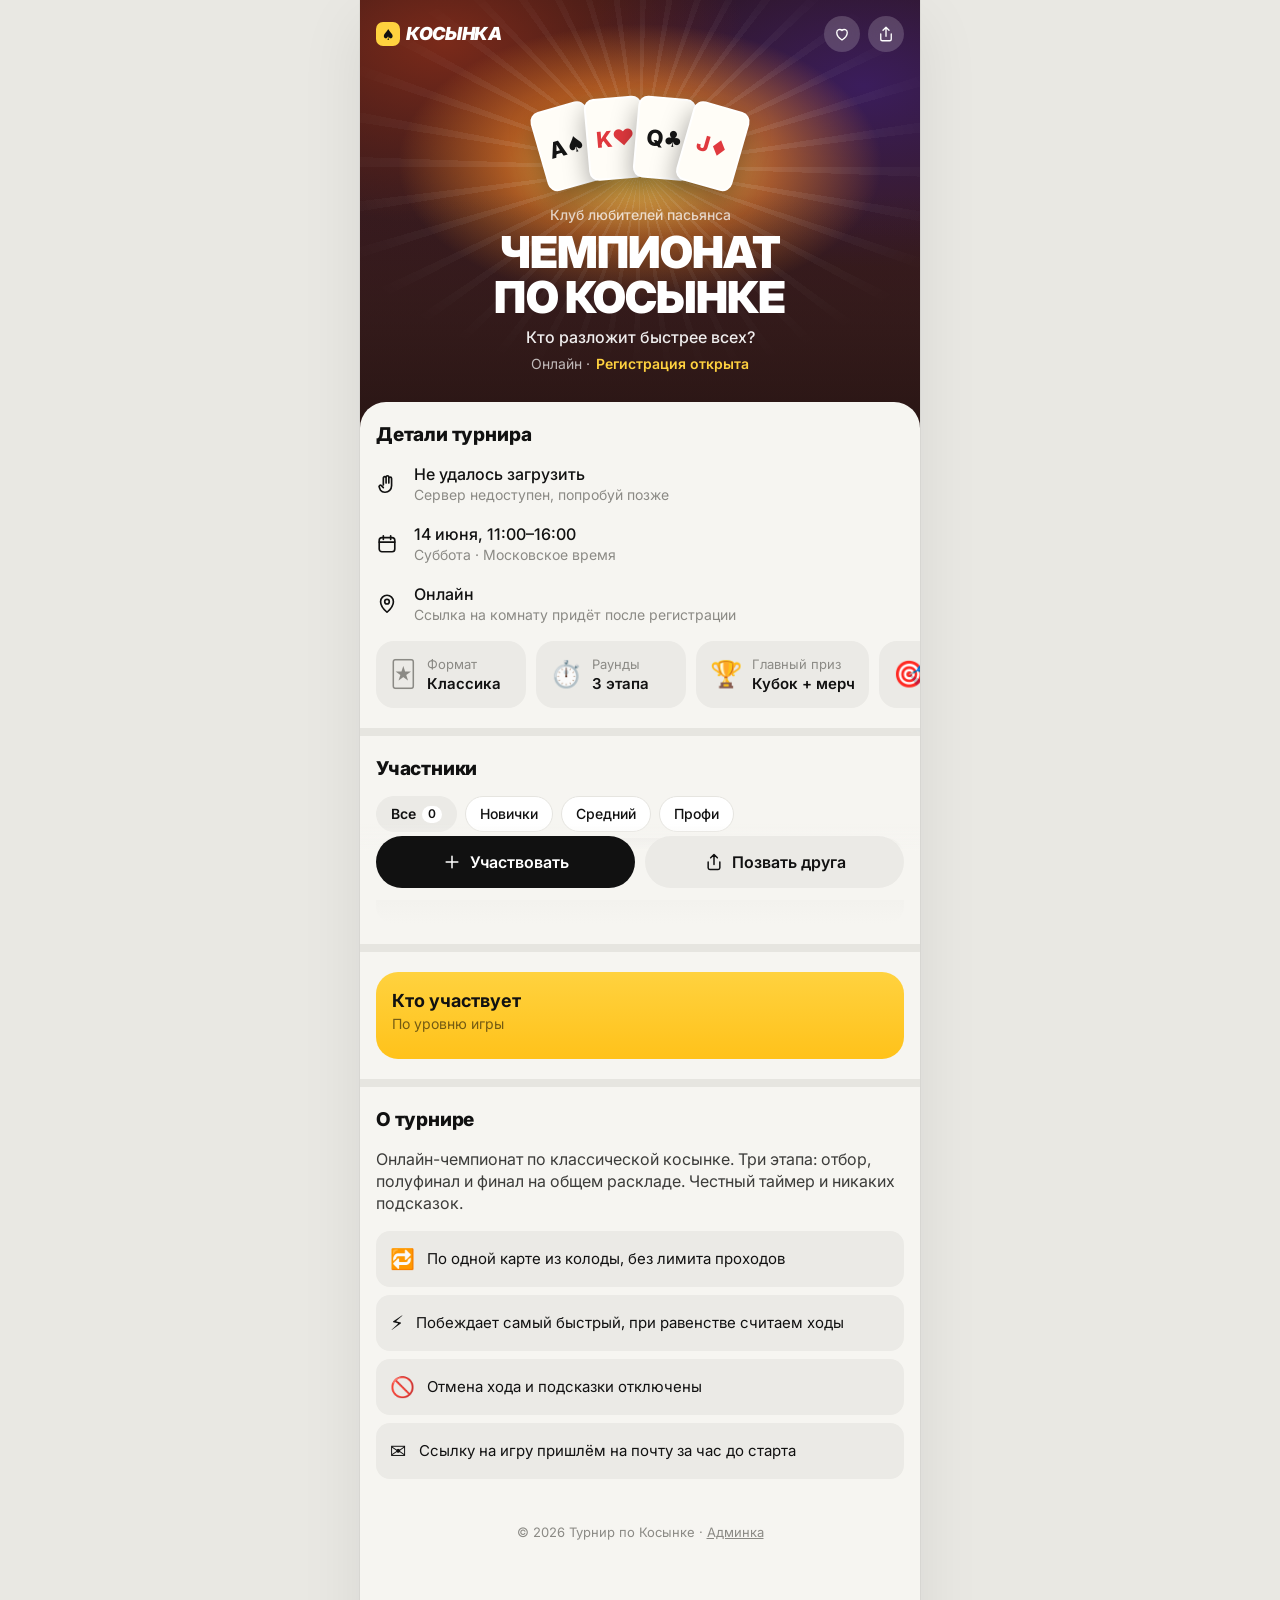
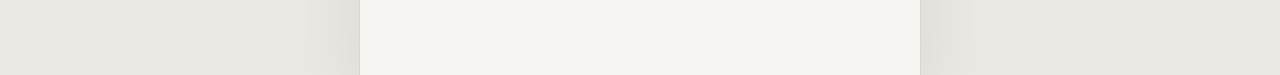
==== commit 2794d68e: "Restyle main page as a light social-app event screen - Cover with card fan and bold title, content s" ====
--- a/index.html
+++ b/index.html
@@ -4,363 +4,372 @@
   <meta charset="UTF-8">
   <meta name="viewport" content="width=device-width, initial-scale=1, viewport-fit=cover">
   <title>Турнир по Косынке</title>
-  <meta name="description" content="Регистрация, участники и статистика онлайн-турнира по косынке">
-  <meta name="theme-color" content="#0b1416">
+  <meta name="description" content="Онлайн-турнир по косынке: детали, участники и регистрация">
+  <meta name="theme-color" content="#f6f5f1">
   <link rel="preconnect" href="https://fonts.googleapis.com">
-  <link rel="stylesheet" href="https://fonts.googleapis.com/css2?family=Unbounded:wght@700;800&family=Onest:wght@400;500;600;700&family=JetBrains+Mono:wght@500;700&display=swap">
+  <link rel="stylesheet" href="https://fonts.googleapis.com/css2?family=Inter:wght@400;500;600;700;800;900&display=swap">
   <style>
-    /* Тёмная «ночная» тема: глубокий сине-зелёный фон, жёлто-лаймовый акцент */
+    /* Светлая «социальная» тема: тёплый фон, серые плашки, жёлтый акцент, чёрные кнопки-пилюли */
     :root {
-      --bg: #0b1416;
-      --card: #132024;
-      --card-2: #1a2b30;
-      --border: #26393e;
-      --text: #ecf1ef;
-      --text-2: #b7c4c1;
-      --muted: #84948f;
-      --accent: #d4f53c;
-      --accent-ink: #0b1416;
-      --ok: #5ad6a0;
-      --warn: #f5c451;
-      --danger: #f2787f;
-      --suit-red: #ff8a8a;
-      --font-title: "Unbounded", "Onest", system-ui, sans-serif;
-      --font: "Onest", system-ui, -apple-system, "Segoe UI", sans-serif;
-      --font-num: "JetBrains Mono", ui-monospace, Menlo, monospace;
-      color-scheme: dark;
+      --bg: #f6f5f1;
+      --surface: #ffffff;
+      --fill: #ebeae6;
+      --fill-hover: #e2e1dc;
+      --divider: #e6e5e0;
+      --text: #111111;
+      --text-2: #3c3c3a;
+      --muted: #8b8a85;
+      --yellow: #ffd23f;
+      --yellow-2: #ffc21a;
+      --danger: #e5484d;
+      --radius: 18px;
+      --font: "Inter", -apple-system, BlinkMacSystemFont, "SF Pro Text", "Segoe UI", system-ui, sans-serif;
+      color-scheme: light;
     }
 
     *, *::before, *::after { box-sizing: border-box; }
+    html { -webkit-text-size-adjust: 100%; }
     body {
       margin: 0;
       background: var(--bg);
       color: var(--text);
       font-family: var(--font);
+      font-size: 16px;
+      line-height: 1.4;
+      -webkit-font-smoothing: antialiased;
+    }
+    button, input { font: inherit; color: inherit; }
+    button { cursor: pointer; }
+    :focus-visible { outline: 2px solid var(--text); outline-offset: 2px; }
+    [hidden] { display: none !important; }
+    .icon { width: 22px; height: 22px; flex: none; fill: none; stroke: currentColor; stroke-width: 1.8; stroke-linecap: round; stroke-linejoin: round; }
+
+    /* Колонка как в мобильном приложении, по центру на десктопе */
+    .app {
+      max-width: 560px;
+      margin: 0 auto;
+      min-height: 100vh;
+      background: var(--bg);
+      padding-bottom: calc(110px + env(safe-area-inset-bottom));
+      position: relative;
+    }
+    @media (min-width: 600px) {
+      body { background: #e9e8e3; }
+      .app { box-shadow: 0 0 0 1px rgba(0,0,0,.04), 0 20px 60px rgba(0,0,0,.08); }
+    }
+
+    /* ---------- Обложка ---------- */
+    .cover {
+      position: relative;
+      min-height: 430px;
+      padding: 16px 16px 56px;
+      color: #fff;
+      display: flex;
+      flex-direction: column;
+      overflow: hidden;
+      background:
+        radial-gradient(60% 45% at 50% 38%, rgba(255, 214, 92, .95), rgba(255, 140, 40, .55) 40%, transparent 72%),
+        radial-gradient(90% 70% at 15% 10%, #7a2a1a, transparent 60%),
+        radial-gradient(90% 70% at 90% 20%, #3b1d5c, transparent 60%),
+        linear-gradient(180deg, #2a1416 0%, #3a1c20 55%, #4a2a26 100%);
+    }
+    /* Лучи «вспышки» */
+    .cover::before {
+      content: "";
+      position: absolute; inset: -20%;
+      background: repeating-conic-gradient(from 0deg at 50% 42%, rgba(255,255,255,.10) 0deg 2deg, transparent 2deg 9deg);
+      mask-image: radial-gradient(closest-side at 50% 42%, #000 20%, transparent 85%);
+      -webkit-mask-image: radial-gradient(closest-side at 50% 42%, #000 20%, transparent 85%);
+      pointer-events: none;
+    }
+    .cover::after {
+      content: "";
+      position: absolute; inset: auto 0 0 0; height: 55%;
+      background: linear-gradient(180deg, transparent, rgba(30, 14, 14, .75));
+      pointer-events: none;
+    }
+    .cover > * { position: relative; z-index: 1; }
+
+    .topbar { display: flex; align-items: center; justify-content: space-between; gap: 8px; }
+    .wordmark {
+      display: inline-flex; align-items: center; gap: 6px;
+      font-weight: 900; font-style: italic; font-size: 18px; letter-spacing: -.02em;
+      text-transform: uppercase;
+    }
+    .wordmark i {
+      display: grid; place-items: center;
+      width: 24px; height: 24px; border-radius: 7px;
+      background: var(--yellow); color: #111; font-style: normal; font-size: 15px;
+    }
+    .round-btns { display: flex; gap: 8px; }
+    .round-btn {
+      width: 36px; height: 36px; border-radius: 50%; border: 0;
+      display: grid; place-items: center;
+      background: rgba(255,255,255,.18); color: #fff;
+      backdrop-filter: blur(12px); -webkit-backdrop-filter: blur(12px);
+    }
+    .round-btn .icon { width: 18px; height: 18px; }
+    .round-btn:hover { background: rgba(255,255,255,.28); }
+
+    .cover-body { margin-top: auto; text-align: center; display: grid; justify-items: center; gap: 6px; }
+    .fan { display: flex; justify-content: center; margin-bottom: 14px; }
+    .pc {
+      width: 58px; height: 82px; margin: 0 -10px;
+      background: #fffdf7; color: #151515;
+      border-radius: 10px; border: 2px solid #fff;
+      box-shadow: 0 10px 24px rgba(0,0,0,.35);
+      display: grid; place-items: center;
+      font-weight: 800; font-size: 22px;
+      transform-origin: 50% 120%;
+    }
+    .pc.red { color: #e0393e; }
+    .pc:nth-child(1) { transform: rotate(-16deg); }
+    .pc:nth-child(2) { transform: rotate(-5deg) translateY(-6px); }
+    .pc:nth-child(3) { transform: rotate(5deg) translateY(-6px); }
+    .pc:nth-child(4) { transform: rotate(16deg); }
+    .host { font-size: 14px; color: rgba(255,255,255,.75); font-weight: 500; }
+    .cover h1 {
+      margin: 0;
+      font-size: clamp(30px, 8.6vw, 44px);
+      line-height: 1.02; font-weight: 900; letter-spacing: -.02em;
+      text-transform: uppercase;
+      text-wrap: balance;
+    }
+    .cover .tagline { font-size: 16px; font-weight: 500; color: rgba(255,255,255,.92); }
+    .cover .status { display: inline-flex; gap: 6px; align-items: center; font-size: 14px; color: rgba(255,255,255,.7); }
+    .cover .status b { color: var(--yellow); font-weight: 600; }
+
+    /* ---------- Лист с контентом поверх обложки ---------- */
+    .sheet {
+      position: relative; z-index: 2;
+      margin-top: -28px;
+      background: var(--bg);
+      border-radius: 26px 26px 0 0;
+    }
+    .section { padding: 20px 16px; }
+    .gap { height: 8px; background: var(--divider); }
+    .h2 {
+      display: flex; align-items: baseline; justify-content: space-between; gap: 8px;
+      margin: 0 0 14px; font-size: 19px; font-weight: 800; letter-spacing: -.01em;
+    }
+    .h2 .count { color: var(--muted); font-weight: 600; margin-left: 4px; }
+
+    /* Строки «деталей» */
+    .details { display: grid; gap: 18px; }
+    .detail { display: grid; grid-template-columns: 26px 1fr auto; gap: 12px; align-items: center; }
+    .detail .icon { color: var(--text); }
+    .detail > div:not(.stack) > b { display: block; font-weight: 500; font-size: 16px; }
+    .detail > div:not(.stack) > span { display: block; color: var(--muted); font-size: 14px; }
+
+    .stack { display: flex; }
+    .stack .ava { width: 30px; height: 30px; font-size: 11px; border: 2px solid var(--bg); margin-left: -8px; }
+    .stack .ava:first-child { margin-left: 0; }
+
+    /* Горизонтальная лента карточек */
+    .chips-row {
+      display: flex; gap: 10px; overflow-x: auto;
+      padding: 0 16px 20px; margin-top: -4px;
+      scroll-snap-type: x mandatory; scroll-padding: 0 16px; scrollbar-width: none;
+    }
+    .chips-row::-webkit-scrollbar { display: none; }
+    .info-card {
+      flex: 0 0 auto; min-width: 150px;
+      display: flex; align-items: center; gap: 10px;
+      padding: 14px; border-radius: var(--radius);
+      background: var(--fill);
+      scroll-snap-align: start;
+    }
+    .info-card .emoji { font-size: 26px; line-height: 1; }
+    .info-card b { display: block; font-weight: 600; font-size: 15px; }
+    .info-card span { display: block; color: var(--muted); font-size: 13px; }
+
+    /* Пилюли-фильтры */
+    .pills { display: flex; gap: 8px; overflow-x: auto; scrollbar-width: none; margin-bottom: 6px; }
+    .pills::-webkit-scrollbar { display: none; }
+    .pill {
+      flex: none; border: 1px solid var(--divider); background: var(--surface);
+      padding: 7px 14px; border-radius: 99px; font-size: 14px; font-weight: 500;
+      display: inline-flex; align-items: center; gap: 6px;
+    }
+    .pill[aria-pressed="true"] { background: var(--fill); border-color: var(--fill); font-weight: 600; }
+    .pill .n {
+      min-width: 20px; padding: 0 6px; border-radius: 99px;
+      background: var(--surface); font-size: 12px; font-weight: 600; text-align: center;
+    }
+
+    /* Список участников */
+    .people { list-style: none; margin: 0; padding: 0; }
+    .person { display: flex; align-items: center; gap: 12px; padding: 10px 0; }
+    .person > div { min-width: 0; }
+    .person > div > b { display: block; font-weight: 600; font-size: 16px; overflow: hidden; text-overflow: ellipsis; white-space: nowrap; }
+    .person > div > span { display: block; color: var(--muted); font-size: 14px; }
+    .person .lvl { margin-left: auto; }
+    .ava {
+      width: 48px; height: 48px; flex: none; border-radius: 50%;
+      display: grid; place-items: center;
+      font-weight: 700; font-size: 16px; color: #1b1b1b;
+    }
+    .tag {
+      display: inline-flex; align-items: center; gap: 4px;
+      padding: 4px 10px; border-radius: 99px;
+      background: var(--fill); color: var(--text);
+      font-size: 13px; font-weight: 600; white-space: nowrap;
+    }
+    .tag.pro { background: var(--yellow); }
+    .see-all {
+      display: flex; align-items: center; justify-content: center; gap: 4px;
+      width: 100%; margin-top: 6px; padding: 14px;
+      border: 0; border-top: 1px solid var(--divider); background: none;
+      font-weight: 500;
+    }
+    .see-all .icon { width: 16px; height: 16px; color: var(--muted); }
+
+    .empty {
+      display: grid; justify-items: center; gap: 10px; text-align: center;
+      padding: 32px 16px; border-radius: var(--radius);
+      background: linear-gradient(180deg, var(--fill), transparent);
+    }
+    .empty .icon { width: 26px; height: 26px; }
+    .empty p { margin: 0; font-weight: 500; }
+
+    /* Жёлтая карточка-«опрос» со статистикой уровней */
+    .poll {
+      padding: 16px; border-radius: 22px;
+      background: linear-gradient(180deg, var(--yellow) 0%, var(--yellow-2) 100%);
+    }
+    .poll h3 { margin: 0; font-size: 18px; font-weight: 700; }
+    .poll .sub { color: rgba(0,0,0,.55); font-size: 14px; margin-bottom: 10px; }
+    .poll-row { padding: 10px 0; border-bottom: 1px solid rgba(0,0,0,.08); }
+    .poll-row:last-of-type { border-bottom: 0; }
+    .poll-row .line { display: flex; gap: 12px; align-items: baseline; }
+    .poll-row .pct { width: 44px; font-weight: 600; font-variant-numeric: tabular-nums; }
+    .poll-row .label { font-weight: 500; }
+    .poll-row .val { margin-left: auto; color: rgba(0,0,0,.55); font-size: 14px; }
+    .poll-row .bar { height: 3px; margin: 8px 0 0 56px; border-radius: 3px; background: rgba(0,0,0,.08); overflow: hidden; }
+    .poll-row .bar i { display: block; height: 100%; width: 0; background: #111; border-radius: inherit; transition: width .6s ease; }
+    .poll .foot { margin-top: 6px; text-align: center; color: rgba(0,0,0,.6); font-size: 14px; }
+
+    /* О турнире */
+    .about { margin: 0 0 16px; color: var(--text-2); }
+    .rules { list-style: none; margin: 0; padding: 0; display: grid; gap: 8px; }
+    .rules li {
+      display: flex; gap: 12px; align-items: center;
+      padding: 14px; border-radius: 14px; background: var(--fill);
       font-size: 15px;
-      line-height: 1.5;
-    }
-    button, input, select { font: inherit; color: inherit; }
-    :focus-visible { outline: 2px solid var(--accent); outline-offset: 2px; }
-    [hidden] { display: none !important; }
-
-    .container {
-      max-width: 1040px;
-      margin: 0 auto;
-      padding-left: max(16px, env(safe-area-inset-left));
-      padding-right: max(16px, env(safe-area-inset-right));
-    }
-
-    /* ---------- Шапка ---------- */
-    .header {
-      position: sticky;
-      top: 0;
-      z-index: 10;
-      background: rgba(11, 20, 22, 0.9);
-      backdrop-filter: blur(10px);
-      -webkit-backdrop-filter: blur(10px);
-      border-bottom: 1px solid var(--border);
-    }
-    .header-row {
-      display: flex;
-      flex-wrap: wrap;
-      align-items: center;
-      justify-content: space-between;
-      gap: 12px 24px;
-      padding-block: 12px;
-    }
-    .logo { display: flex; align-items: center; gap: 12px; min-width: 0; }
-    .logo-mark {
-      width: 34px; height: 34px; flex: none;
-      display: grid; place-items: center;
-      background: var(--accent); color: var(--accent-ink);
-      border-radius: 10px; font-size: 20px; font-weight: 700;
-    }
-    .logo-title {
-      font-family: var(--font-title);
-      font-weight: 800; font-size: 17px;
-      text-transform: uppercase; letter-spacing: .02em; line-height: 1.15;
-    }
-    .logo-meta { color: var(--muted); font-size: 12px; }
-    .logo-meta b { color: var(--accent); font-weight: 600; }
-
-    .tabs {
-      display: flex; gap: 4px; padding: 4px;
-      background: var(--card); border: 1px solid var(--border); border-radius: 12px;
-      overflow-x: auto; max-width: 100%; scrollbar-width: none;
-    }
-    .tabs::-webkit-scrollbar { display: none; }
-    .tab {
-      border: 0; background: none; cursor: pointer; white-space: nowrap;
-      padding: 8px 14px; border-radius: 9px;
-      color: var(--text-2); font-weight: 600;
-      transition: background .15s, color .15s;
-    }
-    .tab:hover { color: var(--text); }
-    .tab[aria-selected="true"] { background: var(--accent); color: var(--accent-ink); }
-
-    main { padding-block: 24px 64px; }
-    .panel { display: grid; gap: 18px; }
-    .panel > *, .two-col > * { min-width: 0; }
-
-    /* ---------- Карточки ---------- */
-    .card {
-      background: var(--card);
-      border: 1px solid var(--border);
-      border-radius: 16px;
-      padding: 20px;
-    }
-    .card-title {
-      display: flex; align-items: center; justify-content: space-between; gap: 12px;
-      margin: 0 0 14px;
-      font-family: var(--font-title); font-size: 15px; font-weight: 700;
-      text-transform: uppercase; letter-spacing: .03em;
-    }
-    .card-title small {
-      font-family: var(--font); text-transform: none; letter-spacing: 0;
-      font-size: 13px; font-weight: 500; color: var(--muted);
-    }
-
-    /* Герой */
-    .hero {
-      position: relative; overflow: hidden;
-      padding: 28px 24px;
-      background:
-        radial-gradient(120% 140% at 100% 0%, rgba(212, 245, 60, .14), transparent 55%),
-        var(--card);
-    }
-    .chip {
+    }
+    .rules li .emoji { font-size: 20px; }
+
+    footer { padding: 24px 16px; text-align: center; color: var(--muted); font-size: 13px; }
+    footer a { color: var(--muted); }
+
+    /* ---------- Нижняя панель действий ---------- */
+    .actionbar {
+      position: fixed; z-index: 20;
+      left: 50%; bottom: 0; transform: translateX(-50%);
+      width: 100%; max-width: 560px;
+      display: flex; gap: 10px;
+      padding: 12px 16px calc(12px + env(safe-area-inset-bottom));
+      background: linear-gradient(180deg, rgba(246,245,241,0), var(--bg) 35%);
+    }
+    .btn {
+      flex: 1;
+      display: inline-flex; align-items: center; justify-content: center; gap: 8px;
+      height: 52px; padding: 0 20px; border: 0; border-radius: 99px;
+      font-weight: 600; font-size: 16px; white-space: nowrap;
+      transition: transform .1s, background .15s, opacity .15s;
+    }
+    .btn:active { transform: scale(.97); }
+    .btn .icon { width: 20px; height: 20px; }
+    .btn-black { background: #111; color: #fff; }
+    .btn-black:hover { background: #2a2a2a; }
+    .btn-gray { background: var(--fill); }
+    .btn-gray:hover { background: var(--fill-hover); }
+    .btn-yellow {
+      width: 100%;
+      background: linear-gradient(180deg, var(--yellow) 0%, var(--yellow-2) 100%);
+      color: #111; box-shadow: inset 0 -2px 0 rgba(0,0,0,.06);
+    }
+    .btn.loading { opacity: .7; pointer-events: none; }
+    .btn.done { background: var(--fill); color: var(--text); pointer-events: none; }
+
+    /* ---------- Шторка регистрации ---------- */
+    .backdrop {
+      position: fixed; inset: 0; z-index: 40;
+      background: rgba(0,0,0,.4);
+      opacity: 0; transition: opacity .25s;
+    }
+    .backdrop.open { opacity: 1; }
+    .modal {
+      position: fixed; z-index: 41;
+      left: 50%; bottom: 0;
+      width: 100%; max-width: 560px; max-height: 92vh; overflow-y: auto;
+      transform: translate(-50%, 100%);
+      transition: transform .3s cubic-bezier(.2,.8,.2,1);
+      background: var(--bg);
+      border-radius: 22px 22px 0 0;
+      padding: 0 16px calc(20px + env(safe-area-inset-bottom));
+    }
+    .modal.open { transform: translate(-50%, 0); }
+    .modal-head {
+      position: sticky; top: 0; z-index: 1;
+      display: grid; grid-template-columns: 1fr auto 1fr; align-items: center;
+      padding: 18px 0 14px; background: var(--bg);
+    }
+    .modal-head::before {
+      content: ""; position: absolute; top: 7px; left: 50%; transform: translateX(-50%);
+      width: 36px; height: 5px; border-radius: 3px; background: #d6d5d0;
+    }
+    .modal-head h2 { margin: 0; font-size: 17px; font-weight: 600; }
+    .link-btn { border: 0; background: none; padding: 4px 0; font-size: 16px; justify-self: start; }
+
+    .form { display: grid; gap: 22px; padding-top: 6px; }
+    .form h3 { margin: 0 0 10px; font-size: 17px; font-weight: 700; }
+    .input {
+      display: flex; align-items: center; gap: 12px;
+      padding: 0 14px; height: 52px;
+      background: var(--fill); border-radius: 14px; border: 1.5px solid transparent;
+      transition: border-color .15s, background .15s;
+    }
+    .input .icon { color: var(--muted); width: 20px; height: 20px; }
+    .input input { flex: 1; min-width: 0; border: 0; outline: 0; background: none; font-size: 16px; }
+    .input input::placeholder { color: var(--muted); }
+    .input:focus-within { background: var(--surface); border-color: #111; }
+    .input.error { border-color: var(--danger); }
+    .error-msg { color: var(--danger); font-size: 13px; margin: 6px 2px 0; }
+
+    .level-pills { display: flex; flex-wrap: wrap; gap: 8px; }
+    .level-pill input { position: absolute; opacity: 0; pointer-events: none; }
+    .level-pill span {
       display: inline-flex; align-items: center; gap: 6px;
-      padding: 4px 10px; border-radius: 999px;
-      background: var(--card-2); border: 1px solid var(--border);
-      color: var(--text-2); font-size: 12px; font-weight: 600;
-    }
-    .chip .dot { width: 7px; height: 7px; border-radius: 50%; background: var(--ok); }
-    .hero h1 {
-      margin: 14px 0 10px;
-      font-family: var(--font-title); font-weight: 800;
-      font-size: clamp(28px, 6vw, 46px); line-height: 1.08;
-      text-transform: uppercase; letter-spacing: -.01em;
-      max-width: 14ch;
-    }
-    .hero h1 span { color: var(--accent); }
-    .hero p { margin: 0 0 22px; color: var(--text-2); max-width: 46ch; font-size: 16px; }
-    .hero-actions { display: flex; flex-wrap: wrap; gap: 10px; }
-
-    .fan {
-      position: absolute; right: 28px; bottom: -18px;
-      display: flex; pointer-events: none;
-    }
-    .fan .pc {
-      width: 66px; height: 94px; margin-left: -26px;
-      background: #f6f3ea; color: #1b1b1b;
-      border-radius: 9px; border: 1px solid #d9d3c3;
-      box-shadow: 0 8px 20px rgba(0,0,0,.35);
-      display: grid; place-items: center;
-      font-size: 26px; font-weight: 700;
-      transform-origin: bottom center;
-    }
-    .fan .pc.red { color: #d33a3a; }
-    .fan .pc:nth-child(1) { transform: rotate(-18deg); }
-    .fan .pc:nth-child(2) { transform: rotate(-6deg) translateY(-6px); }
-    .fan .pc:nth-child(3) { transform: rotate(6deg) translateY(-6px); }
-    .fan .pc:nth-child(4) { transform: rotate(18deg); }
-
-    /* Кнопки */
-    .btn {
-      display: inline-flex; align-items: center; justify-content: center; gap: 8px;
-      border: 0; border-radius: 12px; padding: 12px 18px;
-      font-weight: 700; cursor: pointer; text-decoration: none;
-      transition: transform .1s, opacity .15s, background .15s;
-    }
-    .btn:active { transform: scale(.98); }
-    .btn-accent { background: var(--accent); color: var(--accent-ink); }
-    .btn-accent:hover { opacity: .9; }
-    .btn-ghost { background: var(--card-2); color: var(--text); border: 1px solid var(--border); }
-    .btn-ghost:hover { background: #22363c; }
-    .btn.loading { opacity: .7; pointer-events: none; }
-
-    /* Плитки с цифрами */
-    .stats { display: grid; grid-template-columns: repeat(4, 1fr); gap: 12px; }
-    .stat { padding: 16px; }
-    .stat-label {
-      color: var(--muted); font-size: 12px; font-weight: 600;
-      text-transform: uppercase; letter-spacing: .05em;
-    }
-    .stat-value {
-      margin-top: 6px;
-      font-family: var(--font-num); font-weight: 700; font-size: 24px; line-height: 1.1;
-    }
-    .stat-value small { color: var(--muted); font-size: 14px; font-weight: 500; }
-    .progress {
-      margin-top: 10px; height: 6px; border-radius: 99px;
-      background: var(--card-2); overflow: hidden;
-    }
-    .progress i { display: block; height: 100%; width: 0; background: var(--accent); border-radius: inherit; transition: width .6s; }
-
-    .two-col { display: grid; grid-template-columns: 1fr 1fr; gap: 18px; }
-
-    /* Расписание и правила */
-    .timeline { list-style: none; margin: 0; padding: 0; display: grid; gap: 2px; }
-    .timeline li {
-      display: grid; grid-template-columns: 64px 1fr; gap: 12px; align-items: baseline;
-      padding: 10px 0; border-bottom: 1px solid var(--border);
-    }
-    .timeline li:last-child { border-bottom: 0; }
-    .timeline time { font-family: var(--font-num); color: var(--accent); font-weight: 700; }
-    .timeline b { display: block; font-weight: 600; }
-    .timeline span { color: var(--muted); font-size: 13px; }
-
-    .rules { margin: 0; padding: 0; list-style: none; counter-reset: r; display: grid; gap: 12px; }
-    .rules li { display: grid; grid-template-columns: 28px 1fr; gap: 10px; color: var(--text-2); }
-    .rules li::before {
-      counter-increment: r; content: counter(r);
-      width: 28px; height: 28px; border-radius: 8px;
-      display: grid; place-items: center;
-      background: var(--card-2); color: var(--accent);
-      font-family: var(--font-num); font-weight: 700; font-size: 13px;
-    }
-
-    /* ---------- Форма ---------- */
-    .form-card { max-width: 520px; width: 100%; margin: 0 auto; }
-    .form-card > p { margin: -4px 0 20px; color: var(--text-2); }
-    .form { display: grid; gap: 16px; }
-    .field label { display: block; margin-bottom: 6px; font-size: 13px; font-weight: 600; color: var(--text-2); }
-    .field input, .field select {
-      width: 100%; padding: 12px 14px;
-      background: var(--bg); border: 1px solid var(--border); border-radius: 10px;
-      outline: none; transition: border-color .15s;
-    }
-    .field input::placeholder { color: #5c6c68; }
-    .field input:focus, .field select:focus { border-color: var(--accent); }
-    .field input.error, .field select.error { border-color: var(--danger); }
-    .error-msg { margin-top: 4px; font-size: 12px; color: var(--danger); }
-
-    .levels { display: grid; grid-template-columns: repeat(3, 1fr); gap: 8px; }
-    .level-opt input { position: absolute; opacity: 0; pointer-events: none; }
-    .level-opt span {
-      display: grid; gap: 2px; text-align: center; cursor: pointer;
-      padding: 12px 8px; border-radius: 10px;
-      background: var(--bg); border: 1px solid var(--border);
-      font-weight: 600; transition: border-color .15s, background .15s;
-    }
-    .level-opt span em { font-style: normal; font-size: 12px; font-weight: 500; color: var(--muted); }
-    .level-opt input:checked + span { border-color: var(--accent); background: rgba(212, 245, 60, .08); }
-    .level-opt input:focus-visible + span { outline: 2px solid var(--accent); outline-offset: 2px; }
-    .levels.error .level-opt span { border-color: var(--danger); }
+      padding: 10px 14px; border-radius: 99px;
+      background: var(--fill); font-weight: 600; font-size: 15px;
+      cursor: pointer; transition: background .15s;
+    }
+    .level-pill input:checked + span { background: var(--yellow); }
+    .level-pill input:focus-visible + span { outline: 2px solid #111; outline-offset: 2px; }
+    .level-pills.error .level-pill span { box-shadow: inset 0 0 0 1.5px var(--danger); }
+    .hint { color: var(--muted); font-size: 13px; text-align: center; margin: -8px 0 0; }
 
     .spinner {
-      width: 14px; height: 14px; border-radius: 50%;
-      border: 2px solid rgba(11, 20, 22, .3); border-top-color: var(--accent-ink);
+      width: 16px; height: 16px; border-radius: 50%;
+      border: 2px solid rgba(0,0,0,.2); border-top-color: #111;
       animation: spin .6s linear infinite;
     }
     @keyframes spin { to { transform: rotate(360deg); } }
-
-    /* ---------- Таблица участников ---------- */
-    .toolbar { display: flex; flex-wrap: wrap; gap: 10px; margin-bottom: 14px; }
-    .search {
-      flex: 1 1 200px; padding: 10px 14px;
-      background: var(--bg); border: 1px solid var(--border); border-radius: 10px; outline: none;
-    }
-    .search:focus { border-color: var(--accent); }
-    .filters { display: flex; gap: 4px; flex-wrap: wrap; }
-    .filter {
-      border: 1px solid var(--border); background: var(--bg); cursor: pointer;
-      padding: 8px 12px; border-radius: 10px; color: var(--text-2); font-weight: 600; font-size: 13px;
-    }
-    .filter[aria-pressed="true"] { border-color: var(--accent); color: var(--accent); }
-
-    .table-wrap { overflow-x: auto; margin: 0 -20px; padding: 0 20px; }
-    table { width: 100%; border-collapse: collapse; min-width: 520px; }
-    th {
-      text-align: left; padding: 0 10px 10px;
-      color: var(--muted); font-size: 12px; font-weight: 600;
-      text-transform: uppercase; letter-spacing: .05em;
-      border-bottom: 1px solid var(--border);
-    }
-    td { padding: 12px 10px; border-bottom: 1px solid var(--border); }
-    tr:last-child td { border-bottom: 0; }
-    tbody tr:hover td { background: rgba(255,255,255,.02); }
-    .num { font-family: var(--font-num); color: var(--muted); width: 40px; }
-    .player { display: flex; align-items: center; gap: 10px; font-weight: 600; }
-    .avatar {
-      width: 30px; height: 30px; flex: none; border-radius: 50%;
-      display: grid; place-items: center;
-      background: var(--card-2); color: var(--accent);
-      font-size: 13px; font-weight: 700;
-    }
-    .email { color: var(--text-2); }
-    .date { font-family: var(--font-num); color: var(--muted); font-size: 13px; }
-
-    .badge {
-      display: inline-block; padding: 3px 10px; border-radius: 99px;
-      font-size: 12px; font-weight: 700; white-space: nowrap;
-    }
-    .badge-beginner { background: rgba(90, 214, 160, .14); color: var(--ok); }
-    .badge-intermediate { background: rgba(245, 196, 81, .14); color: var(--warn); }
-    .badge-pro { background: rgba(242, 120, 127, .14); color: var(--danger); }
-
-    .btn-delete {
-      border: 0; background: none; cursor: pointer; color: #5c6c68;
-      font-size: 15px; padding: 4px 8px; border-radius: 8px;
-    }
-    .btn-delete:hover { color: var(--danger); background: rgba(242, 120, 127, .1); }
-
-    .empty {
-      display: grid; gap: 6px; justify-items: center; text-align: center;
-      padding: 40px 16px; color: var(--muted);
-    }
-    .empty strong { color: var(--text); font-size: 16px; }
-
-    /* ---------- Статистика ---------- */
-    .bars { display: grid; gap: 14px; }
-    .bar-row { display: grid; grid-template-columns: 96px 1fr 44px; gap: 12px; align-items: center; }
-    .bar-row .name { font-weight: 600; color: var(--text-2); }
-    .bar-row .track { height: 12px; background: var(--card-2); border-radius: 99px; overflow: hidden; }
-    .bar-row .track i { display: block; height: 100%; width: 0; border-radius: inherit; transition: width .6s; }
-    .bar-row .val { font-family: var(--font-num); font-weight: 700; text-align: right; }
-
-    .recent { list-style: none; margin: 0; padding: 0; display: grid; }
-    .recent li {
-      display: flex; align-items: center; justify-content: space-between; gap: 12px;
-      padding: 10px 0; border-bottom: 1px solid var(--border);
-    }
-    .recent li:last-child { border-bottom: 0; }
 
     /* ---------- Тост ---------- */
     .toast {
-      position: fixed; left: 50%; bottom: max(24px, env(safe-area-inset-bottom));
-      transform: translate(-50%, 20px); opacity: 0; pointer-events: none;
-      padding: 12px 20px; border-radius: 12px; font-weight: 600; z-index: 50;
+      position: fixed; z-index: 60; left: 50%; top: max(16px, env(safe-area-inset-top));
+      transform: translate(-50%, -20px); opacity: 0; pointer-events: none;
+      padding: 12px 18px; border-radius: 99px;
+      background: #111; color: #fff; font-weight: 600; font-size: 15px;
+      box-shadow: 0 10px 30px rgba(0,0,0,.2);
       transition: opacity .2s, transform .2s;
       max-width: calc(100% - 32px);
     }
     .toast.show { opacity: 1; transform: translate(-50%, 0); }
-    .toast.success { background: var(--accent); color: var(--accent-ink); }
-    .toast.error { background: var(--danger); color: #1b0c0d; }
-
-    footer {
-      border-top: 1px solid var(--border);
-      padding-block: 24px;
-      color: var(--muted); font-size: 13px;
-      display: flex; flex-wrap: wrap; gap: 8px 20px; justify-content: space-between;
-    }
-    footer a { color: var(--text-2); }
-
-    @media (max-width: 760px) {
-      .stats { grid-template-columns: repeat(2, 1fr); }
-      .two-col { grid-template-columns: 1fr; }
-      .fan { display: none; }
-      .hero { padding: 22px 18px; }
-      .card { padding: 16px; }
-      .table-wrap { margin: 0 -16px; padding: 0 16px; }
-      .header-row { padding-block: 10px; }
-      .tabs { width: 100%; }
-      .tab { flex: 1; padding: 8px 6px; font-size: 13px; }
-    }
-    @media (max-width: 380px) {
-      .tabs { gap: 2px; }
-      .tab { padding: 8px 3px; font-size: 12.5px; }
-    }
+    .toast.error { background: var(--danger); }
+
     @media (prefers-reduced-motion: reduce) {
       * { transition: none !important; animation: none !important; }
     }
@@ -368,188 +377,194 @@
 </head>
 <body>
 
-  <header class="header">
-    <div class="container header-row">
-      <div class="logo">
-        <div class="logo-mark" aria-hidden="true">♠</div>
-        <div>
-          <div class="logo-title">Косынка Кап</div>
-          <div class="logo-meta"><b id="meta-count">—</b> участников · 14 июня, онлайн</div>
+  <!-- Набор иконок (линейные, 24×24) -->
+  <svg width="0" height="0" style="position:absolute" aria-hidden="true">
+    <symbol id="i-share" viewBox="0 0 24 24"><path d="M12 15V3M8 7l4-4 4 4M5 12v7a2 2 0 0 0 2 2h10a2 2 0 0 0 2-2v-7"/></symbol>
+    <symbol id="i-heart" viewBox="0 0 24 24"><path d="M12 20s-7-4.4-7-10a4 4 0 0 1 7-2.6A4 4 0 0 1 19 10c0 5.6-7 10-7 10z"/></symbol>
+    <symbol id="i-hand" viewBox="0 0 24 24"><path d="M8 13V5.5a1.5 1.5 0 0 1 3 0V11M11 10V4.5a1.5 1.5 0 0 1 3 0V11M14 10.5V6a1.5 1.5 0 0 1 3 0v8a7 7 0 0 1-7 7h-.5a6 6 0 0 1-4.6-2.2L3.6 15.7a1.5 1.5 0 0 1 2.3-1.9L8 16"/></symbol>
+    <symbol id="i-cal" viewBox="0 0 24 24"><rect x="3.5" y="5" width="17" height="15.5" rx="3"/><path d="M3.5 10h17M8 3v4M16 3v4"/></symbol>
+    <symbol id="i-pin" viewBox="0 0 24 24"><path d="M12 21s-7-6.1-7-11.5a7 7 0 0 1 14 0C19 14.9 12 21 12 21z"/><circle cx="12" cy="9.5" r="2.5"/></symbol>
+    <symbol id="i-plus" viewBox="0 0 24 24"><path d="M12 5v14M5 12h14"/></symbol>
+    <symbol id="i-user" viewBox="0 0 24 24"><circle cx="12" cy="8" r="4"/><path d="M4.5 20.5a7.5 7.5 0 0 1 15 0"/></symbol>
+    <symbol id="i-mail" viewBox="0 0 24 24"><rect x="3" y="5" width="18" height="14" rx="3"/><path d="m4 7 8 6 8-6"/></symbol>
+    <symbol id="i-chev" viewBox="0 0 24 24"><path d="m9 6 6 6-6 6"/></symbol>
+    <symbol id="i-check" viewBox="0 0 24 24"><path d="m5 12.5 4.5 4.5L19 7.5"/></symbol>
+    <symbol id="i-users" viewBox="0 0 24 24"><circle cx="9" cy="8" r="3.5"/><path d="M2.5 20a6.5 6.5 0 0 1 13 0M16 4.6a3.5 3.5 0 0 1 0 6.8M18 14.2a6.5 6.5 0 0 1 3.5 5.8"/></symbol>
+  </svg>
+
+  <div class="app">
+
+    <!-- ===== Обложка ===== -->
+    <header class="cover">
+      <div class="topbar">
+        <span class="wordmark"><i aria-hidden="true">♠</i>Косынка</span>
+        <div class="round-btns">
+          <button class="round-btn" id="like-btn" aria-label="Нравится" aria-pressed="false"><svg class="icon"><use href="#i-heart"/></svg></button>
+          <button class="round-btn" data-share aria-label="Поделиться"><svg class="icon"><use href="#i-share"/></svg></button>
         </div>
       </div>
-      <nav class="tabs" role="tablist" aria-label="Разделы">
-        <button class="tab" role="tab" data-tab="home" aria-selected="true">Турнир</button>
-        <button class="tab" role="tab" data-tab="register" aria-selected="false">Регистрация</button>
-        <button class="tab" role="tab" data-tab="players" aria-selected="false">Участники</button>
-        <button class="tab" role="tab" data-tab="stats" aria-selected="false">Статистика</button>
-      </nav>
-    </div>
-  </header>
-
-  <main class="container">
-
-    <!-- ===== Турнир ===== -->
-    <section class="panel" data-panel="home" role="tabpanel">
-      <div class="card hero">
-        <span class="chip"><span class="dot"></span>Регистрация открыта</span>
-        <h1>Чемпионат по <span>Косынке</span></h1>
-        <p>Онлайн-турнир для тех, кто раскладывает пасьянс быстрее всех. Три уровня, честный таймер, один победитель.</p>
-        <div class="hero-actions">
-          <button class="btn btn-accent" data-go="register">Зарегистрироваться</button>
-          <button class="btn btn-ghost" data-go="players">Кто уже в игре</button>
-        </div>
+
+      <div class="cover-body">
         <div class="fan" aria-hidden="true">
           <div class="pc">A♠</div>
           <div class="pc red">K♥</div>
           <div class="pc">Q♣</div>
           <div class="pc red">J♦</div>
         </div>
+        <div class="host">Клуб любителей пасьянса</div>
+        <h1>Чемпионат по Косынке</h1>
+        <div class="tagline">Кто разложит быстрее всех?</div>
+        <div class="status">Онлайн · <b>Регистрация открыта</b></div>
       </div>
-
-      <div class="stats">
-        <div class="card stat">
-          <div class="stat-label">Участники</div>
-          <div class="stat-value"><span id="stat-count">—</span> <small>/ 128</small></div>
-          <div class="progress"><i id="stat-progress"></i></div>
+    </header>
+
+    <main class="sheet">
+
+      <!-- Детали -->
+      <section class="section">
+        <h2 class="h2">Детали турнира</h2>
+        <div class="details">
+          <div class="detail">
+            <svg class="icon"><use href="#i-hand"/></svg>
+            <div><b id="participants-title">— участников</b><span id="participants-sub">из 128 мест</span></div>
+            <div class="stack" id="avatar-stack"></div>
+          </div>
+          <div class="detail">
+            <svg class="icon"><use href="#i-cal"/></svg>
+            <div><b>14 июня, 11:00–16:00</b><span>Суббота · Московское время</span></div>
+          </div>
+          <div class="detail">
+            <svg class="icon"><use href="#i-pin"/></svg>
+            <div><b>Онлайн</b><span>Ссылка на комнату придёт после регистрации</span></div>
+          </div>
         </div>
-        <div class="card stat">
-          <div class="stat-label">Дата</div>
-          <div class="stat-value">14.06</div>
+      </section>
+
+      <div class="chips-row" aria-label="Коротко о турнире">
+        <div class="info-card"><span class="emoji">🃏</span><div><span>Формат</span><b>Классика</b></div></div>
+        <div class="info-card"><span class="emoji">⏱️</span><div><span>Раунды</span><b>3 этапа</b></div></div>
+        <div class="info-card"><span class="emoji">🏆</span><div><span>Главный приз</span><b>Кубок + мерч</b></div></div>
+        <div class="info-card"><span class="emoji">🎯</span><div><span>Уровни</span><b>Для всех</b></div></div>
+      </div>
+
+      <div class="gap"></div>
+
+      <!-- Участники -->
+      <section class="section">
+        <h2 class="h2"><span>Участники<span class="count" id="people-count"></span></span></h2>
+        <div class="pills" id="filters">
+          <button class="pill" data-level="" aria-pressed="true">Все <span class="n" id="n-all">0</span></button>
+          <button class="pill" data-level="beginner" aria-pressed="false">Новички</button>
+          <button class="pill" data-level="intermediate" aria-pressed="false">Средний</button>
+          <button class="pill" data-level="pro" aria-pressed="false">Профи</button>
         </div>
-        <div class="card stat">
-          <div class="stat-label">Формат</div>
-          <div class="stat-value">Онлайн</div>
+        <ul class="people" id="people"></ul>
+        <button class="see-all" id="see-all" hidden><span>Показать всех</span><svg class="icon"><use href="#i-chev"/></svg></button>
+      </section>
+
+      <div class="gap"></div>
+
+      <!-- Статистика уровней -->
+      <section class="section">
+        <div class="poll">
+          <h3>Кто участвует</h3>
+          <div class="sub">По уровню игры</div>
+          <div id="poll-rows"></div>
+          <div class="foot" id="poll-foot"></div>
         </div>
-        <div class="card stat">
-          <div class="stat-label">Раундов</div>
-          <div class="stat-value">3</div>
+      </section>
+
+      <div class="gap"></div>
+
+      <!-- О турнире -->
+      <section class="section">
+        <h2 class="h2">О турнире</h2>
+        <p class="about">Онлайн-чемпионат по классической косынке. Три этапа: отбор, полуфинал и финал на общем раскладе. Честный таймер и никаких подсказок.</p>
+        <ul class="rules">
+          <li><span class="emoji">🔁</span>По одной карте из колоды, без лимита проходов</li>
+          <li><span class="emoji">⚡</span>Побеждает самый быстрый, при равенстве считаем ходы</li>
+          <li><span class="emoji">🚫</span>Отмена хода и подсказки отключены</li>
+          <li><span class="emoji">✉️</span>Ссылку на игру пришлём на почту за час до старта</li>
+        </ul>
+      </section>
+
+      <footer>© 2026 Турнир по Косынке · <a href="admin.html">Админка</a></footer>
+    </main>
+
+    <!-- Нижняя панель -->
+    <div class="actionbar">
+      <button class="btn btn-black" id="join-btn"><svg class="icon"><use href="#i-plus"/></svg><span>Участвовать</span></button>
+      <button class="btn btn-gray" data-share><svg class="icon"><use href="#i-share"/></svg>Позвать друга</button>
+    </div>
+  </div>
+
+  <!-- ===== Шторка регистрации ===== -->
+  <div class="backdrop" id="backdrop" hidden></div>
+  <div class="modal" id="modal" role="dialog" aria-modal="true" aria-labelledby="modal-title" hidden>
+    <div class="modal-head">
+      <button class="link-btn" id="cancel-btn" type="button">Отмена</button>
+      <h2 id="modal-title">Регистрация</h2>
+      <span></span>
+    </div>
+    <form class="form" id="register-form" novalidate>
+      <div class="field">
+        <h3>Как тебя зовут</h3>
+        <label class="input"><svg class="icon"><use href="#i-user"/></svg><input type="text" id="name" placeholder="Имя и фамилия" autocomplete="name" aria-label="Имя"></label>
+      </div>
+      <div class="field">
+        <h3>Почта</h3>
+        <label class="input"><svg class="icon"><use href="#i-mail"/></svg><input type="email" id="email" placeholder="ivan@example.com" autocomplete="email" inputmode="email" aria-label="Email"></label>
+      </div>
+      <div class="field">
+        <h3 id="level-label">Твой уровень</h3>
+        <div class="level-pills" id="level" role="radiogroup" aria-labelledby="level-label">
+          <label class="level-pill"><input type="radio" name="level" value="beginner"><span>🌱 Новичок</span></label>
+          <label class="level-pill"><input type="radio" name="level" value="intermediate"><span>🔥 Средний</span></label>
+          <label class="level-pill"><input type="radio" name="level" value="pro"><span>👑 Профи</span></label>
         </div>
       </div>
-
-      <div class="two-col">
-        <div class="card">
-          <h2 class="card-title">Расписание</h2>
-          <ul class="timeline">
-            <li><time>11:00</time><div><b>Сбор участников</b><span>Проверка связи и правил</span></div></li>
-            <li><time>11:30</time><div><b>Отборочный раунд</b><span>5 раскладов, лучшие 32 проходят дальше</span></div></li>
-            <li><time>13:00</time><div><b>Полуфинал</b><span>Игра на время, 3 расклада</span></div></li>
-            <li><time>15:00</time><div><b>Финал</b><span>8 игроков, один общий расклад</span></div></li>
-          </ul>
-        </div>
-        <div class="card">
-          <h2 class="card-title">Правила</h2>
-          <ol class="rules">
-            <li>Классическая косынка: по одной карте из колоды, без ограничения проходов.</li>
-            <li>Побеждает тот, кто быстрее разложит пасьянс. При равенстве считаются ходы.</li>
-            <li>Отмена хода запрещена, подсказки отключены.</li>
-            <li>Ссылка на игровую комнату придёт на почту за час до старта.</li>
-          </ol>
-        </div>
-      </div>
-    </section>
-
-    <!-- ===== Регистрация ===== -->
-    <section class="panel" data-panel="register" role="tabpanel" hidden>
-      <div class="card form-card">
-        <h2 class="card-title">Регистрация</h2>
-        <p>Заполни форму, и мы пришлём подтверждение на почту.</p>
-        <form class="form" id="register-form" novalidate>
-          <div class="field">
-            <label for="name">Имя</label>
-            <input type="text" id="name" placeholder="Иван Иванов" autocomplete="name">
-          </div>
-          <div class="field">
-            <label for="email">Email</label>
-            <input type="email" id="email" placeholder="ivan@example.com" autocomplete="email">
-          </div>
-          <div class="field">
-            <label id="level-label">Уровень</label>
-            <div class="levels" id="level" role="radiogroup" aria-labelledby="level-label">
-              <label class="level-opt"><input type="radio" name="level" value="beginner"><span>Новичок<em>до 1 года</em></span></label>
-              <label class="level-opt"><input type="radio" name="level" value="intermediate"><span>Средний<em>играю часто</em></span></label>
-              <label class="level-opt"><input type="radio" name="level" value="pro"><span>Профи<em>на скорость</em></span></label>
-            </div>
-          </div>
-          <button type="submit" class="btn btn-accent" id="submit-btn">Подать заявку</button>
-        </form>
-      </div>
-    </section>
-
-    <!-- ===== Участники ===== -->
-    <section class="panel" data-panel="players" role="tabpanel" hidden>
-      <div class="card">
-        <h2 class="card-title">Участники <small id="players-shown"></small></h2>
-        <div class="toolbar">
-          <input class="search" id="search" type="search" placeholder="Поиск по имени или почте" aria-label="Поиск">
-          <div class="filters" id="filters">
-            <button class="filter" data-level="" aria-pressed="true">Все</button>
-            <button class="filter" data-level="beginner" aria-pressed="false">Новички</button>
-            <button class="filter" data-level="intermediate" aria-pressed="false">Средний</button>
-            <button class="filter" data-level="pro" aria-pressed="false">Профи</button>
-          </div>
-        </div>
-        <div class="table-wrap">
-          <table>
-            <thead>
-              <tr><th>#</th><th>Игрок</th><th>Email</th><th>Уровень</th><th>Дата</th><th></th></tr>
-            </thead>
-            <tbody id="participants-list">
-              <tr><td colspan="6"><div class="empty">Загрузка…</div></td></tr>
-            </tbody>
-          </table>
-        </div>
-      </div>
-    </section>
-
-    <!-- ===== Статистика ===== -->
-    <section class="panel" data-panel="stats" role="tabpanel" hidden>
-      <div class="two-col">
-        <div class="card">
-          <h2 class="card-title">По уровням</h2>
-          <div class="bars" id="level-bars"></div>
-        </div>
-        <div class="card">
-          <h2 class="card-title">Последние заявки</h2>
-          <ul class="recent" id="recent-list"></ul>
-        </div>
-      </div>
-    </section>
-
-  </main>
-
-  <footer class="container">
-    <span>© 2026 Турнир по Косынке</span>
-    <a href="admin.html">Админка</a>
-  </footer>
+      <button type="submit" class="btn btn-yellow" id="submit-btn"><svg class="icon"><use href="#i-check"/></svg>Подать заявку</button>
+      <p class="hint">Подтверждение придёт на почту</p>
+    </form>
+  </div>
 
   <div class="toast" id="toast" role="status" aria-live="polite"></div>
 
   <script>
     const LEVELS = { beginner: 'Новичок', intermediate: 'Средний', pro: 'Профи' };
-    const LEVEL_COLORS = { beginner: 'var(--ok)', intermediate: 'var(--warn)', pro: 'var(--danger)' };
+    const LEVEL_EMOJI = { beginner: '🌱', intermediate: '🔥', pro: '👑' };
+    const AVATAR_COLORS = ['#ffd23f', '#ffb4a2', '#b8e0d2', '#c3b8ff', '#ffd6a5', '#a0d2ff', '#e4c1f9', '#caffbf'];
     const CAPACITY = 128;
+    const PREVIEW = 5;
 
     let participants = [];
     let filterLevel = '';
-    let query = '';
+    let showAll = false;
 
     const $ = (s) => document.querySelector(s);
     const esc = (s) => String(s ?? '').replace(/[&<>"']/g, (c) => ({ '&': '&amp;', '<': '&lt;', '>': '&gt;', '"': '&quot;', "'": '&#39;' }[c]));
-    const fmtDate = (iso) => iso ? new Date(iso).toLocaleDateString('ru-RU', { day: '2-digit', month: '2-digit' }) : '—';
     const initials = (name) => String(name || '?').trim().split(/\s+/).slice(0, 2).map((w) => w[0]).join('').toUpperCase();
-
-    /* ---------- Вкладки ---------- */
-    function showTab(name) {
-      if (!document.querySelector(`[data-panel="${name}"]`)) name = 'home';
-      document.querySelectorAll('.tab').forEach((t) => t.setAttribute('aria-selected', String(t.dataset.tab === name)));
-      document.querySelectorAll('[data-panel]').forEach((p) => { p.hidden = p.dataset.panel !== name; });
-      if (location.hash !== '#' + name) history.replaceState(null, '', '#' + name);
-      window.scrollTo({ top: 0 });
-    }
-    document.querySelectorAll('.tab').forEach((t) => t.addEventListener('click', () => showTab(t.dataset.tab)));
-    document.querySelectorAll('[data-go]').forEach((b) => b.addEventListener('click', () => showTab(b.dataset.go)));
-    window.addEventListener('hashchange', () => showTab(location.hash.slice(1)));
-    showTab(location.hash.slice(1) || 'home');
+    const colorFor = (s) => {
+      let h = 2166136261;
+      for (const ch of String(s)) h = Math.imul(h ^ ch.charCodeAt(0), 16777619);
+      h ^= h >>> 15;
+      return AVATAR_COLORS[(h >>> 0) % AVATAR_COLORS.length];
+    };
+    const avatar = (p) => `<span class="ava" style="background:${colorFor(p.email || p.name)}">${esc(initials(p.name))}</span>`;
+    const plural = (n, one, few, many) => {
+      const m10 = n % 10, m100 = n % 100;
+      if (m10 === 1 && m100 !== 11) return one;
+      if (m10 >= 2 && m10 <= 4 && (m100 < 12 || m100 > 14)) return few;
+      return many;
+    };
+    const timeAgo = (iso) => {
+      if (!iso) return '';
+      const d = (Date.now() - new Date(iso).getTime()) / 1000;
+      if (d < 60) return 'только что';
+      if (d < 3600) return `${Math.floor(d / 60)} мин назад`;
+      if (d < 86400) return `${Math.floor(d / 3600)} ч назад`;
+      return new Date(iso).toLocaleDateString('ru-RU', { day: 'numeric', month: 'short' });
+    };
 
     /* ---------- Данные ---------- */
     async function loadParticipants() {
@@ -557,97 +572,110 @@
         const res = await fetch('/participants');
         if (!res.ok) throw new Error(res.status);
         participants = await res.json();
-        participants.sort((a, b) => String(a.registered_at || '').localeCompare(String(b.registered_at || '')));
-        renderAll();
+        // новые сверху
+        participants.sort((a, b) => String(b.registered_at || '').localeCompare(String(a.registered_at || '')));
+        render();
       } catch (err) {
-        $('#meta-count').textContent = '?';
-        $('#stat-count').textContent = '?';
-        $('#participants-list').innerHTML = '<tr><td colspan="6"><div class="empty"><strong>Сервер недоступен</strong>Попробуй обновить страницу позже</div></td></tr>';
+        $('#participants-title').textContent = 'Не удалось загрузить';
+        $('#participants-sub').textContent = 'Сервер недоступен, попробуй позже';
+        $('#people').innerHTML = '<li class="empty"><p>Сервер недоступен</p></li>';
       }
     }
 
-    function renderAll() {
+    function render() {
       const n = participants.length;
-      $('#meta-count').textContent = n;
-      $('#stat-count').textContent = n;
-      $('#stat-progress').style.width = Math.min(100, (n / CAPACITY) * 100) + '%';
-      renderTable();
-      renderStats();
-    }
-
-    function renderTable() {
-      const q = query.toLowerCase();
-      const rows = participants
-        .map((p, i) => ({ ...p, n: i + 1 }))
-        .filter((p) => !filterLevel || p.level === filterLevel)
-        .filter((p) => !q || String(p.name).toLowerCase().includes(q) || String(p.email).toLowerCase().includes(q));
-
-      $('#players-shown').textContent = rows.length === participants.length
-        ? `${participants.length} всего`
-        : `${rows.length} из ${participants.length}`;
-
-      const tbody = $('#participants-list');
-      if (participants.length === 0) {
-        tbody.innerHTML = '<tr><td colspan="6"><div class="empty"><strong>Пока никого нет</strong>Стань первым участником турнира</div></td></tr>';
-        return;
+      $('#participants-title').textContent = `${n} ${plural(n, 'участник', 'участника', 'участников')}`;
+      $('#participants-sub').textContent = n >= CAPACITY ? 'Мест больше нет' : `Осталось ${CAPACITY - n} из ${CAPACITY} мест`;
+      $('#avatar-stack').innerHTML = participants.slice(0, 3).map(avatar).join('');
+      $('#people-count').textContent = n ? ` ${n}` : '';
+      $('#n-all').textContent = n;
+      renderPeople();
+      renderPoll();
+    }
+
+    function renderPeople() {
+      const list = participants.filter((p) => !filterLevel || p.level === filterLevel);
+      const shown = showAll ? list : list.slice(0, PREVIEW);
+      const ul = $('#people');
+
+      if (!list.length) {
+        ul.innerHTML = `<li class="empty"><svg class="icon"><use href="#i-users"/></svg>
+          <p>${participants.length ? 'Здесь пока никого' : 'Пока никто не записался'}</p>
+          <button class="btn btn-yellow" style="width:auto;height:40px;font-size:15px" data-open>
+            <svg class="icon"><use href="#i-plus"/></svg>Стать первым</button></li>`;
+      } else {
+        ul.innerHTML = shown.map((p) => `
+          <li class="person">
+            ${avatar(p)}
+            <div><b>${esc(p.name)}</b><span>${esc(timeAgo(p.registered_at))}</span></div>
+            <span class="lvl tag ${p.level === 'pro' ? 'pro' : ''}">${LEVEL_EMOJI[p.level] || ''} ${esc(LEVELS[p.level] || p.level)}</span>
+          </li>`).join('');
       }
-      if (rows.length === 0) {
-        tbody.innerHTML = '<tr><td colspan="6"><div class="empty">Никого не нашлось</div></td></tr>';
-        return;
-      }
-      tbody.innerHTML = rows.map((p) => `
-        <tr>
-          <td class="num">${p.n}</td>
-          <td><div class="player"><span class="avatar">${esc(initials(p.name))}</span>${esc(p.name)}</div></td>
-          <td class="email">${esc(p.email)}</td>
-          <td><span class="badge badge-${esc(p.level)}">${esc(LEVELS[p.level] || p.level)}</span></td>
-          <td class="date">${fmtDate(p.registered_at)}</td>
-          <td><button class="btn-delete" data-email="${esc(p.email)}" title="Удалить" aria-label="Удалить ${esc(p.name)}">✕</button></td>
-        </tr>`).join('');
-    }
-
-    function renderStats() {
-      const total = participants.length || 1;
-      $('#level-bars').innerHTML = Object.keys(LEVELS).map((k) => {
+
+      const btn = $('#see-all');
+      btn.hidden = list.length <= PREVIEW;
+      btn.querySelector('span').textContent = showAll ? 'Свернуть' : `Показать всех (${list.length})`;
+    }
+
+    function renderPoll() {
+      const total = participants.length;
+      $('#poll-rows').innerHTML = Object.keys(LEVELS).map((k) => {
         const c = participants.filter((p) => p.level === k).length;
-        return `<div class="bar-row">
-          <span class="name">${LEVELS[k]}</span>
-          <span class="track"><i style="width:${(c / total) * 100}%;background:${LEVEL_COLORS[k]}"></i></span>
-          <span class="val">${c}</span>
+        const pct = total ? Math.round((c / total) * 100) : 0;
+        return `<div class="poll-row">
+          <div class="line"><span class="pct">${pct}%</span><span class="label">${LEVEL_EMOJI[k]} ${LEVELS[k]}</span><span class="val">${c}</span></div>
+          <div class="bar"><i style="width:${pct}%"></i></div>
         </div>`;
       }).join('');
-
-      const recent = participants.slice(-5).reverse();
-      $('#recent-list').innerHTML = recent.length
-        ? recent.map((p) => `<li>
-            <div class="player"><span class="avatar">${esc(initials(p.name))}</span>${esc(p.name)}</div>
-            <span class="badge badge-${esc(p.level)}">${esc(LEVELS[p.level] || p.level)}</span>
-          </li>`).join('')
-        : '<li><span class="empty" style="padding:16px 0">Заявок пока нет</span></li>';
-    }
-
-    /* ---------- Поиск и фильтры ---------- */
-    $('#search').addEventListener('input', (e) => { query = e.target.value.trim(); renderTable(); });
+      $('#poll-foot').textContent = total ? `Всего ${total} ${plural(total, 'заявка', 'заявки', 'заявок')}` : 'Заявок пока нет';
+    }
+
+    /* ---------- Фильтры ---------- */
     $('#filters').addEventListener('click', (e) => {
-      const b = e.target.closest('.filter');
+      const b = e.target.closest('.pill');
       if (!b) return;
       filterLevel = b.dataset.level;
-      document.querySelectorAll('.filter').forEach((f) => f.setAttribute('aria-pressed', String(f === b)));
-      renderTable();
+      showAll = false;
+      document.querySelectorAll('.pill').forEach((p) => p.setAttribute('aria-pressed', String(p === b)));
+      renderPeople();
     });
-
-    /* ---------- Удаление ---------- */
-    $('#participants-list').addEventListener('click', async (e) => {
-      const b = e.target.closest('.btn-delete');
-      if (!b || !confirm('Удалить участника?')) return;
+    $('#see-all').addEventListener('click', () => { showAll = !showAll; renderPeople(); });
+
+    /* ---------- Шторка ---------- */
+    const modal = $('#modal'), backdrop = $('#backdrop');
+    function openSheet() {
+      modal.hidden = backdrop.hidden = false;
+      requestAnimationFrame(() => requestAnimationFrame(() => { modal.classList.add('open'); backdrop.classList.add('open'); }));
+      document.body.style.overflow = 'hidden';
+      setTimeout(() => $('#name').focus(), 300);
+      if (location.hash !== '#register') history.replaceState(null, '', '#register');
+    }
+    function closeSheet() {
+      modal.classList.remove('open'); backdrop.classList.remove('open');
+      document.body.style.overflow = '';
+      setTimeout(() => { modal.hidden = backdrop.hidden = true; }, 300);
+      if (location.hash) history.replaceState(null, '', location.pathname);
+    }
+    $('#join-btn').addEventListener('click', openSheet);
+    document.addEventListener('click', (e) => { if (e.target.closest('[data-open]')) openSheet(); });
+    $('#cancel-btn').addEventListener('click', closeSheet);
+    backdrop.addEventListener('click', closeSheet);
+    document.addEventListener('keydown', (e) => { if (e.key === 'Escape' && !modal.hidden) closeSheet(); });
+    if (location.hash === '#register') openSheet();
+
+    /* ---------- Поделиться и лайк ---------- */
+    document.querySelectorAll('[data-share]').forEach((b) => b.addEventListener('click', async () => {
+      const data = { title: 'Чемпионат по Косынке', text: 'Го на турнир по косынке!', url: location.origin + location.pathname };
       try {
-        const res = await fetch(`/participants/${encodeURIComponent(b.dataset.email)}`, { method: 'DELETE' });
-        const data = await res.json();
-        showToast(data.message, data.success ? 'success' : 'error');
-      } catch (err) {
-        showToast('Ошибка соединения с сервером', 'error');
-      }
-      loadParticipants();
+        if (navigator.share) await navigator.share(data);
+        else { await navigator.clipboard.writeText(data.url); showToast('Ссылка скопирована'); }
+      } catch (e) { /* пользователь закрыл окно */ }
+    }));
+    $('#like-btn').addEventListener('click', (e) => {
+      const b = e.currentTarget, on = b.getAttribute('aria-pressed') !== 'true';
+      b.setAttribute('aria-pressed', String(on));
+      b.style.color = on ? 'var(--yellow)' : '';
+      b.querySelector('svg').style.fill = on ? 'currentColor' : 'none';
     });
 
     /* ---------- Тост ---------- */
@@ -655,7 +683,7 @@
     function showToast(msg, type = 'success') {
       const t = $('#toast');
       t.textContent = msg;
-      t.className = `toast ${type} show`;
+      t.className = `toast ${type === 'error' ? 'error' : ''} show`;
       clearTimeout(toastTimer);
       toastTimer = setTimeout(() => t.classList.remove('show'), 3000);
     }
@@ -669,21 +697,17 @@
       err.textContent = msg;
     }
     function clearErrors() {
-      document.querySelectorAll('.error').forEach((el) => el.classList.remove('error'));
+      document.querySelectorAll('.form .error').forEach((el) => el.classList.remove('error'));
       document.querySelectorAll('.error-msg').forEach((el) => el.remove());
     }
-    function selectedLevel() {
-      const r = document.querySelector('input[name="level"]:checked');
-      return r ? r.value : '';
-    }
+    const selectedLevel = () => (document.querySelector('input[name="level"]:checked') || {}).value || '';
     function validate() {
       clearErrors();
       let ok = true;
-      const name = $('#name').value.trim();
-      const email = $('#email').value.trim();
-      if (!name) { showError($('#name'), 'Введите имя'); ok = false; }
-      if (!email) { showError($('#email'), 'Введите email'); ok = false; }
-      else if (!/^[^\s@]+@[^\s@]+\.[^\s@]+$/.test(email)) { showError($('#email'), 'Неверный формат email'); ok = false; }
+      const name = $('#name').value.trim(), email = $('#email').value.trim();
+      if (!name) { showError($('#name').closest('.input'), 'Введите имя'); ok = false; }
+      if (!email) { showError($('#email').closest('.input'), 'Введите email'); ok = false; }
+      else if (!/^[^\s@]+@[^\s@]+\.[^\s@]+$/.test(email)) { showError($('#email').closest('.input'), 'Неверный формат email'); ok = false; }
       if (!selectedLevel()) { showError($('#level'), 'Выберите уровень'); ok = false; }
       return ok;
     }
@@ -691,33 +715,31 @@
     $('#register-form').addEventListener('submit', async (e) => {
       e.preventDefault();
       if (!validate()) return;
-
       const btn = $('#submit-btn');
+      const html = btn.innerHTML;
       btn.classList.add('loading');
       btn.innerHTML = '<span class="spinner"></span>Отправляем…';
-
       try {
         const res = await fetch('/register', {
           method: 'POST',
           headers: { 'Content-Type': 'application/json' },
-          body: JSON.stringify({
-            name: $('#name').value.trim(),
-            email: $('#email').value.trim(),
-            level: selectedLevel(),
-          }),
+          body: JSON.stringify({ name: $('#name').value.trim(), email: $('#email').value.trim(), level: selectedLevel() }),
         });
         const data = await res.json();
         showToast(data.message, data.success ? 'success' : 'error');
         if (data.success) {
           e.target.reset();
+          closeSheet();
+          const join = $('#join-btn');
+          join.classList.add('done');
+          join.innerHTML = '<svg class="icon"><use href="#i-check"/></svg><span>Ты в игре</span>';
           await loadParticipants();
-          showTab('players');
         }
       } catch (err) {
         showToast('Ошибка соединения с сервером', 'error');
       } finally {
         btn.classList.remove('loading');
-        btn.textContent = 'Подать заявку';
+        btn.innerHTML = html;
       }
     });
 
